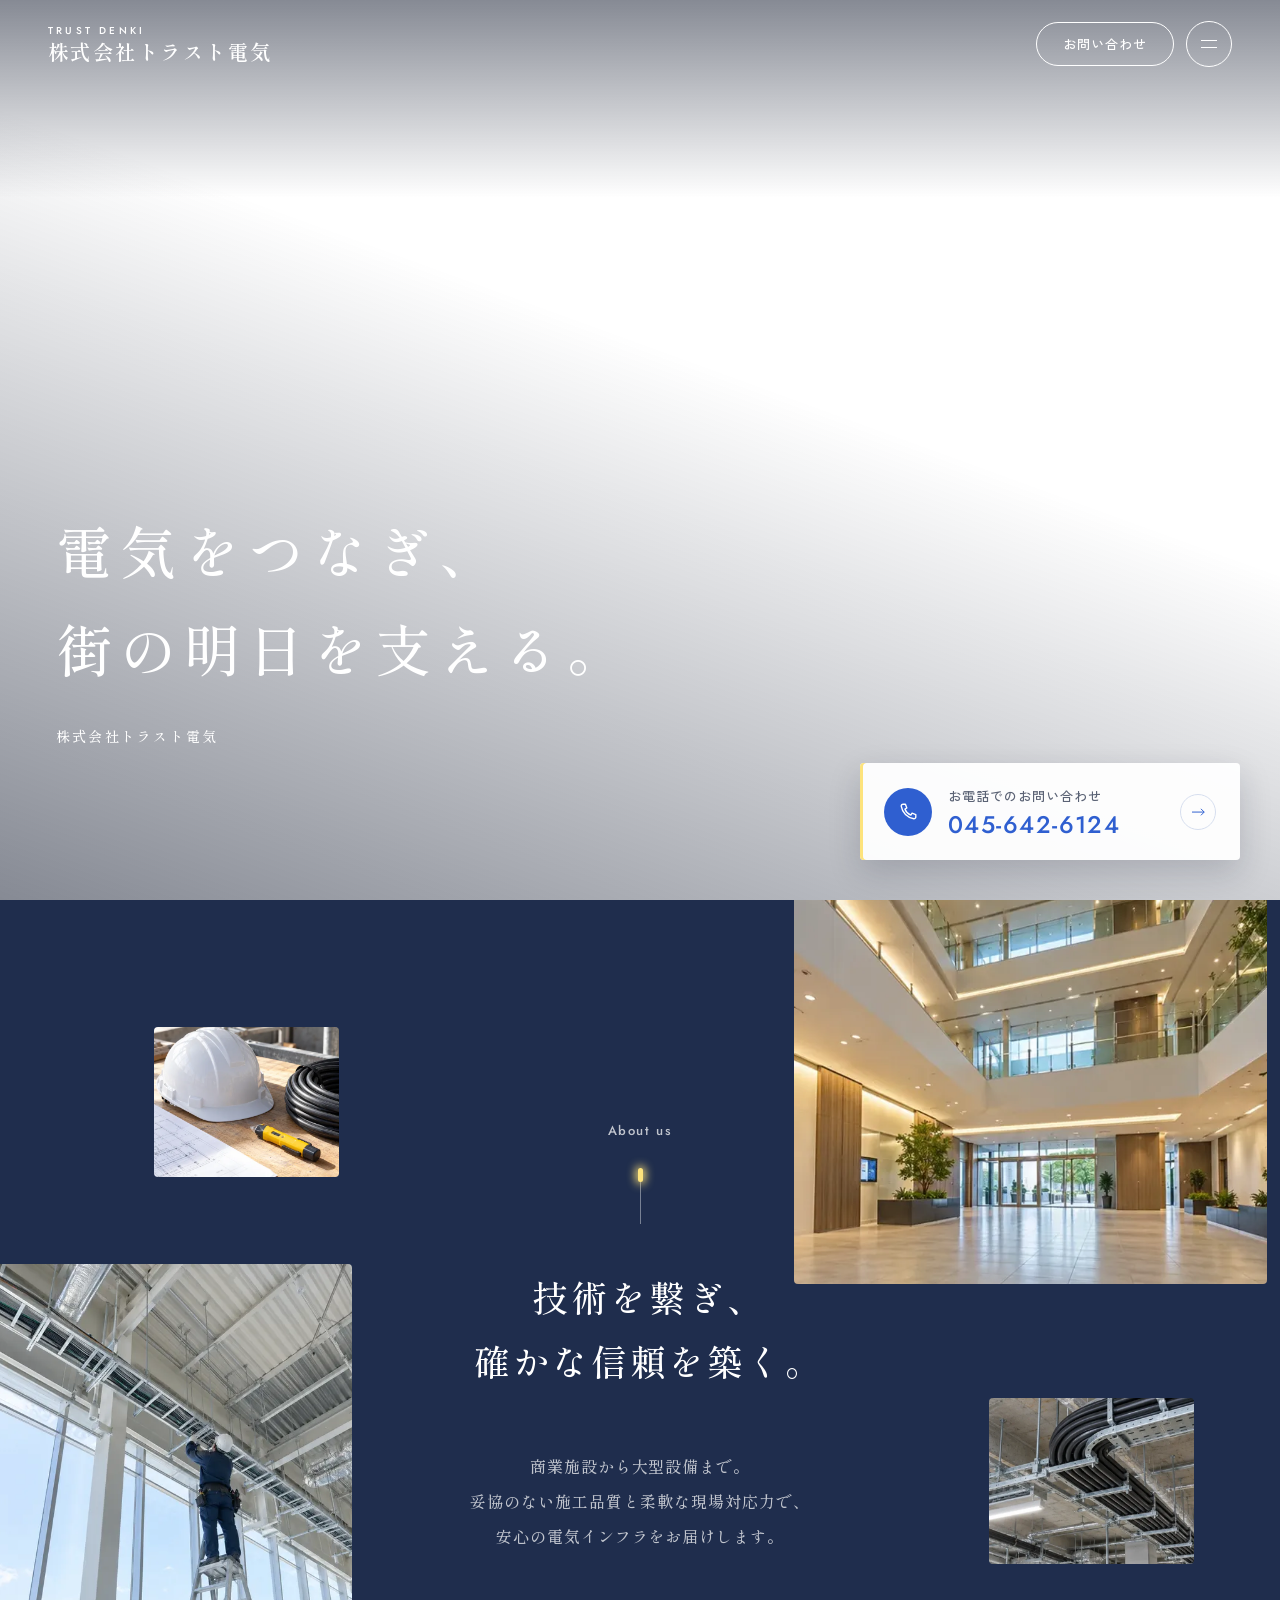
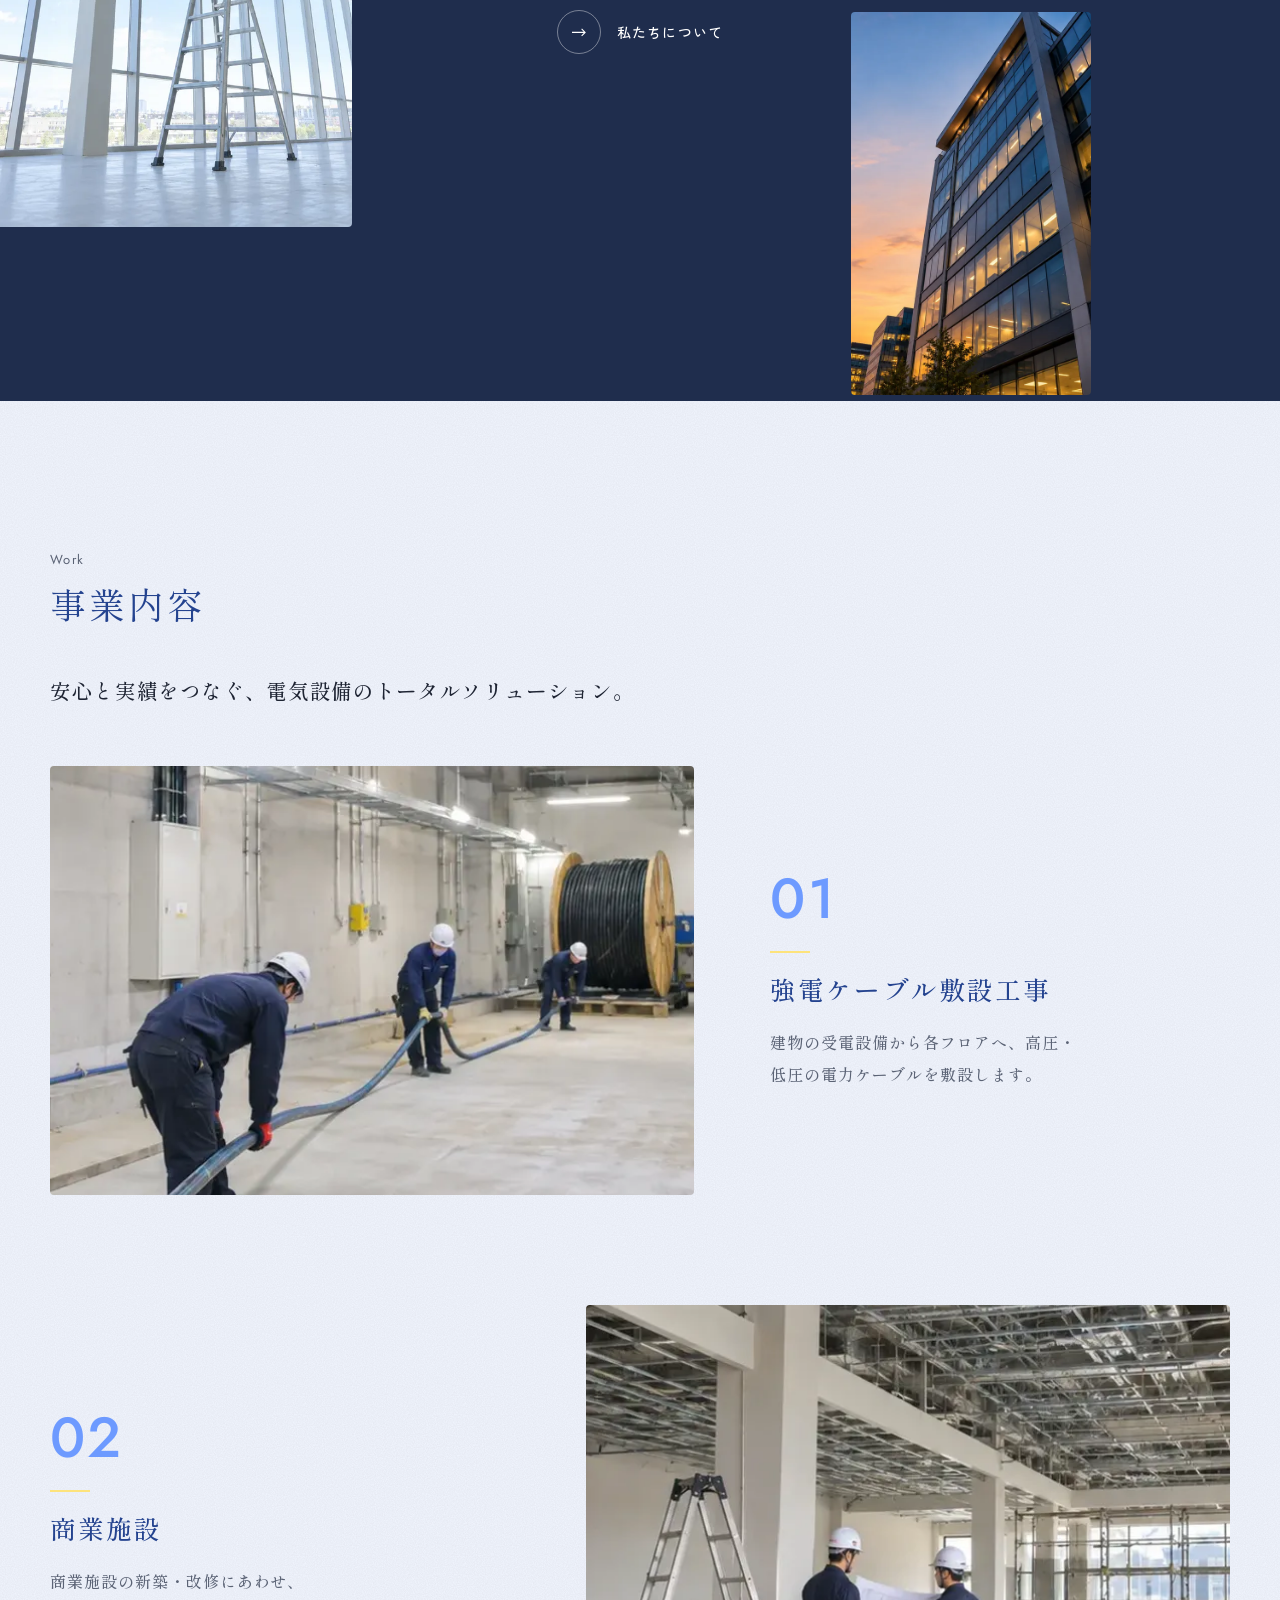
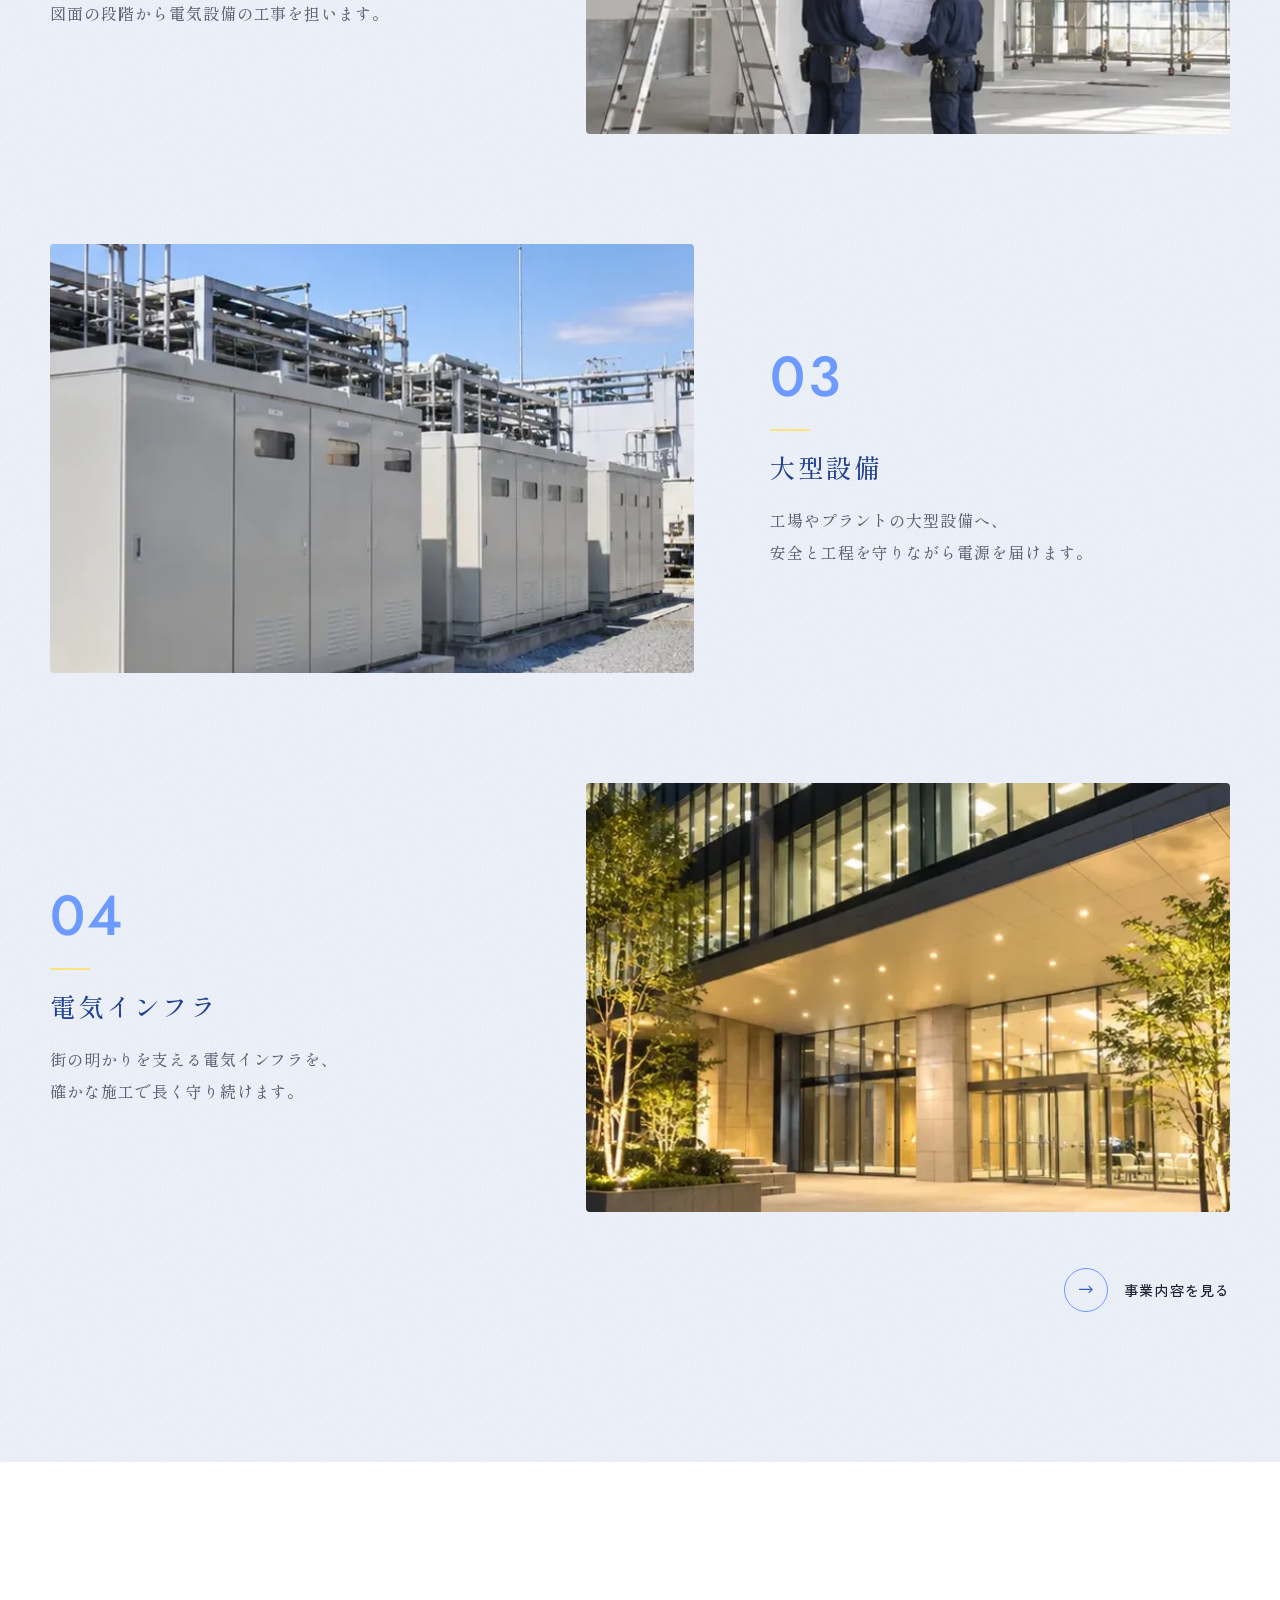
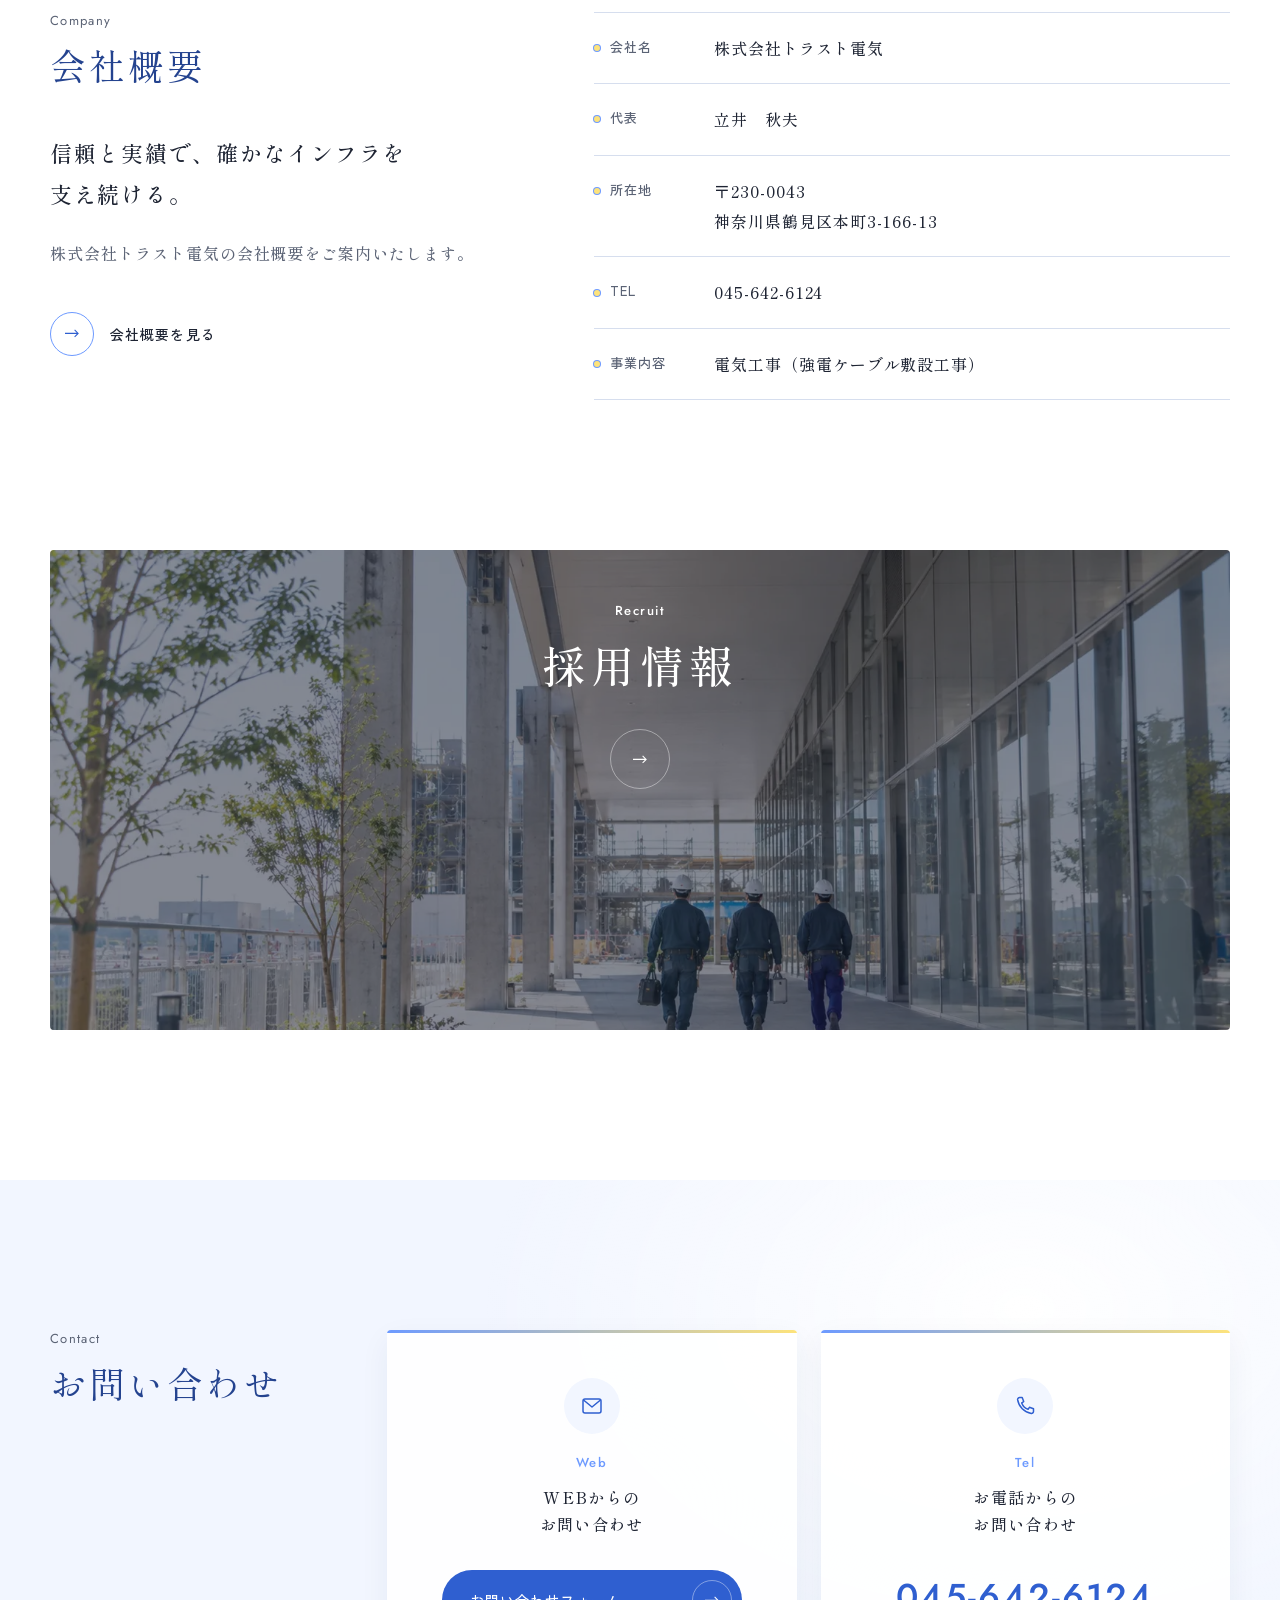
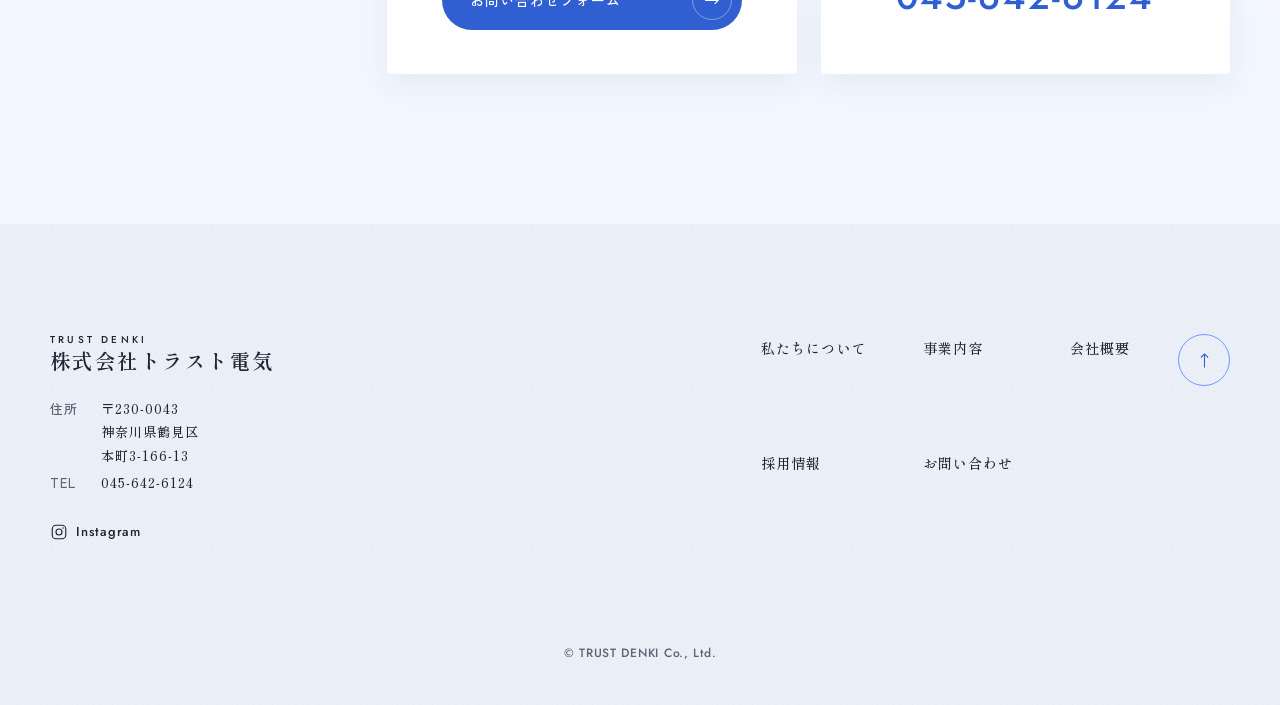
==== index.html @ acc3557a "ABOUT の写真を参考の大きさに・縦長2枚・PC の事業内容のボタンを右へ ?v=20261029b" ====
<!doctype html>
<html lang="ja">
<head>
<meta charset="utf-8">
<meta name="viewport" content="width=device-width, initial-scale=1">
<meta name="robots" content="noindex, nofollow">
<title>株式会社トラスト電気｜電気工事（強電ケーブル敷設工事）</title>
<meta name="description" content="商業施設から大型設備まで。妥協のない施工品質と柔軟な現場対応力で、安心の電気インフラをお届けします。">
<meta property="og:type" content="website">
<meta property="og:site_name" content="株式会社トラスト電気">
<meta property="og:title" content="株式会社トラスト電気｜電気工事（強電ケーブル敷設工事）">
<meta property="og:description" content="商業施設から大型設備まで。妥協のない施工品質と柔軟な現場対応力で、安心の電気インフラをお届けします。">
<meta property="og:url" content="https://v1.trust-hp.pages.dev/">
<meta property="og:image" content="https://v1.trust-hp.pages.dev/assets/ogp.jpg?v=20261029b">
<meta property="og:image:width" content="1200">
<meta property="og:image:height" content="630">
<meta name="twitter:card" content="summary_large_image">
<meta name="twitter:image" content="https://v1.trust-hp.pages.dev/assets/ogp.jpg?v=20261029b">
<link rel="preconnect" href="https://fonts.googleapis.com">
<link rel="preconnect" href="https://fonts.gstatic.com" crossorigin>
<link href="https://fonts.googleapis.com/css2?family=Jost:wght@400;500&family=Shippori+Mincho:wght@400;500;600&family=Zen+Kaku+Gothic+New:wght@400;500&display=swap" rel="stylesheet">
<link rel="stylesheet" href="tokens.css?v=20261029b">
<link rel="stylesheet" href="base.css?v=20261029b">
<link rel="stylesheet" href="style.css?v=20261029b">
</head>
<body>

<div class="loader" aria-hidden="true"></div>

<header class="header">
  <a class="logo" href="./" aria-label="株式会社トラスト電気 トップへ">
    <span class="logo__en" aria-hidden="true">TRUST DENKI</span>
    <span class="logo__ja">株式会社トラスト電気</span>
  </a>
  <div class="header__acts">
    <a class="pill" href="#contact">お問い合わせ</a>
    <button class="menu-btn" type="button" aria-expanded="false" aria-controls="drawer" aria-label="メニューを開く"><span></span><span></span></button>
  </div>
</header>

<div class="drawer" id="drawer">
  <ul class="drawer__list">
    <li style="--i:0"><a href="#about"><span class="drawer__ja">私たちについて</span><span class="drawer__en" aria-hidden="true">About us</span></a></li>
    <li style="--i:1"><a href="#work"><span class="drawer__ja">事業内容</span><span class="drawer__en" aria-hidden="true">Work</span></a></li>
    <li style="--i:2"><a href="#company"><span class="drawer__ja">会社概要</span><span class="drawer__en" aria-hidden="true">Company</span></a></li>
    <li style="--i:3"><a href="https://trust-denki-ltd.com/recruit"><span class="drawer__ja">採用情報</span><span class="drawer__en" aria-hidden="true">Recruit</span></a></li>
    <li style="--i:4"><a href="#contact"><span class="drawer__ja">お問い合わせ</span><span class="drawer__en" aria-hidden="true">Contact</span></a></li>
  </ul>
  <a class="drawer__tel" href="tel:0456426124" style="--i:5"><span class="drawer__tel-label">お電話でのお問い合わせ</span><span class="drawer__tel-num">045-642-6124</span></a>
</div>

<main>

    <section class="fv" aria-label="トップ">
    <div class="fv__photo">
      <img src="assets/fv.webp?v=20261029b" alt="" width="1536" height="1024" fetchpriority="high">
      <img src="assets/fv_02.webp?v=20261029b" alt="" width="1536" height="1024">
      <img src="assets/fv_03.webp?v=20261029b" alt="" width="1536" height="1024">
    </div>
    <div class="fv__body">
      <h1 class="fv__catch" data-todo="FV のキャッチは仮（シートが空欄）"><span class="nb">電気をつなぎ、</span><br><span class="nb">街の明日を支える。</span></h1>
      <p class="fv__name">株式会社トラスト電気</p>
    </div>
    <a class="fv__card" href="tel:0456426124">
      <span class="fv__card-icon" aria-hidden="true"><svg viewBox="0 0 24 24" fill="none" stroke="currentColor" stroke-width="1.5" stroke-linejoin="round"><path d="M6.6 3.5h2.6l1.5 4.1-2 1.3a11 11 0 0 0 6.4 6.4l1.3-2 4.1 1.5v2.6a2 2 0 0 1-2.2 2A16.5 16.5 0 0 1 4.6 5.7a2 2 0 0 1 2-2.2Z"/></svg></span>
      <span class="fv__card-txt">
        <span class="fv__card-label">お電話でのお問い合わせ</span>
        <span class="fv__card-num">045-642-6124</span>
      </span>
      <span class="fv__card-arw" aria-hidden="true"><svg viewBox="0 0 16 10" fill="none" stroke="currentColor" stroke-width="1.2"><path d="M0 5h15M11 1l4 4-4 4"/></svg></span>
    </a>
  </section>

    <section class="about" id="about" aria-labelledby="about-ttl">
    <figure class="about__ph about__ph--1 rv"><img src="assets/about_mall.webp?v=20261029b" alt="" width="640" height="640" loading="lazy"></figure>
    <figure class="about__ph about__ph--2 rv"><img src="assets/about_tools.webp?v=20261029b" alt="" width="640" height="640" loading="lazy"></figure>
    <figure class="about__ph about__ph--3 rv"><img src="assets/about_ladder.webp?v=20261029b" alt="" width="600" height="900" loading="lazy"></figure>
    <figure class="about__ph about__ph--4 rv"><img src="assets/about_cable.webp?v=20261029b" alt="" width="640" height="640" loading="lazy"></figure>
    <figure class="about__ph about__ph--5 rv"><img src="assets/about_tower.webp?v=20261029b" alt="" width="600" height="900" loading="lazy"></figure>
    <div class="about__body">
      <p class="about__en rv" aria-hidden="true">About us</p>
      <span class="about__line rv" aria-hidden="true"></span>
      <h2 class="about__ttl rv" id="about-ttl"><span class="nb">技術を繋ぎ、</span><span class="nb">確かな信頼を築く。</span></h2>
      <p class="about__txt rv"><span class="nb">商業施設から</span><wbr><span class="nb">大型設備まで。</span><br><span class="nb">妥協のない</span><wbr><span class="nb">施工品質と</span><wbr><span class="nb">柔軟な</span><wbr><span class="nb">現場対応力で、</span><br><span class="nb">安心の</span><wbr><span class="nb">電気インフラを</span><wbr><span class="nb">お届けします。</span></p>
      <a class="more more--w rv" href="#" data-todo="下層：私たちについて"><span class="more__arw" aria-hidden="true"><svg viewBox="0 0 16 10" fill="none" stroke="currentColor" stroke-width="1.2"><path d="M0 5h15M11 1l4 4-4 4"/></svg></span>私たちについて</a>
    </div>
  </section>

    <section class="work sec paper" id="work" aria-labelledby="work-ttl">
    <div class="wrap">
      <div class="ttl rv">
        <p class="ttl__en" aria-hidden="true">Work</p>
        <h2 class="ttl__ja" id="work-ttl">事業内容</h2>
      </div>
      <p class="work__lead rv"><span class="nb">安心と実績をつなぐ、</span><wbr><span class="nb">電気設備の</span><wbr><span class="nb">トータルソリューション。</span></p>
      <ol class="work__list" data-todo="項目の題と説明文は仮（シートの語から）">
      <li class="zrow">
        <figure class="zrow__ph rv"><img src="assets/work_cable.webp?v=20261029b" alt="" width="640" height="640" loading="lazy"></figure>
        <div class="zrow__body rv">
          <p class="zrow__no" aria-hidden="true">01</p>
          <h3 class="zrow__ttl">強電ケーブル敷設工事</h3>
          <p class="zrow__txt">建物の受電設備から各フロアへ、高圧・低圧の電力ケーブルを敷設します。</p>
        </div>
      </li>
      <li class="zrow">
        <figure class="zrow__ph rv"><img src="assets/work_team.webp?v=20261029b" alt="" width="640" height="640" loading="lazy"></figure>
        <div class="zrow__body rv">
          <p class="zrow__no" aria-hidden="true">02</p>
          <h3 class="zrow__ttl">商業施設</h3>
          <p class="zrow__txt">商業施設の新築・改修にあわせ、図面の段階から電気設備の工事を担います。</p>
        </div>
      </li>
      <li class="zrow">
        <figure class="zrow__ph rv"><img src="assets/work_plant.webp?v=20261029b" alt="" width="640" height="640" loading="lazy"></figure>
        <div class="zrow__body rv">
          <p class="zrow__no" aria-hidden="true">03</p>
          <h3 class="zrow__ttl">大型設備</h3>
          <p class="zrow__txt">工場やプラントの大型設備へ、安全と工程を守りながら電源を届けます。</p>
        </div>
      </li>
      <li class="zrow">
        <figure class="zrow__ph rv"><img src="assets/work_night.webp?v=20261029b" alt="" width="640" height="640" loading="lazy"></figure>
        <div class="zrow__body rv">
          <p class="zrow__no" aria-hidden="true">04</p>
          <h3 class="zrow__ttl">電気インフラ</h3>
          <p class="zrow__txt">街の明かりを支える電気インフラを、確かな施工で長く守り続けます。</p>
        </div>
      </li>
      </ol>
      <div class="work__foot rv">
        <a class="more" href="#" data-todo="下層：事業内容"><span class="more__arw" aria-hidden="true"><svg viewBox="0 0 16 10" fill="none" stroke="currentColor" stroke-width="1.2"><path d="M0 5h15M11 1l4 4-4 4"/></svg></span>事業内容を見る</a>
      </div>
    </div>
  </section>

    <section class="company sec" id="company" aria-labelledby="company-ttl">
    <div class="wrap company__in">
      <div class="company__intro">
        <div class="ttl rv">
          <p class="ttl__en" aria-hidden="true">Company</p>
          <h2 class="ttl__ja" id="company-ttl">会社概要</h2>
        </div>
        <div class="txt rv">
          <p class="company__lead"><span class="nb">信頼と実績で、</span><wbr><span class="nb">確かなインフラを</span><wbr><span class="nb">支え続ける。</span><br><span class="company__sub"><span class="nb">株式会社トラスト電気の</span><wbr><span class="nb">会社概要を</span><wbr><span class="nb">ご案内いたします。</span></span></p>
        </div>
        <a class="more rv" href="#" data-todo="下層：会社概要"><span class="more__arw" aria-hidden="true"><svg viewBox="0 0 16 10" fill="none" stroke="currentColor" stroke-width="1.2"><path d="M0 5h15M11 1l4 4-4 4"/></svg></span>会社概要を見る</a>
      </div>
      <dl class="info rv">
        <div class="info__row"><dt>会社名</dt><dd>株式会社トラスト電気</dd></div>
        <div class="info__row"><dt>代表</dt><dd>立井　秋夫</dd></div>
        <div class="info__row"><dt>所在地</dt><dd><span class="nb">〒230-0043</span><br><span class="nb">神奈川県鶴見区</span><wbr><span class="nb">本町3-166-13</span></dd></div>
        <div class="info__row"><dt>TEL</dt><dd><a class="nb" href="tel:0456426124">045-642-6124</a></dd></div>
        <div class="info__row"><dt>事業内容</dt><dd>電気工事（強電ケーブル敷設工事）</dd></div>
      </dl>
    </div>
  </section>

    <section class="recruit" id="recruit" aria-labelledby="recruit-ttl">
    <a class="wrap tile rv" href="https://trust-denki-ltd.com/recruit">
      <img class="tile__ph" src="assets/recruit.webp?v=20261029b" alt="" width="1600" height="900" loading="lazy">
      <span class="tile__body">
        <span class="tile__en" aria-hidden="true">Recruit</span>
        <span class="tile__ja" id="recruit-ttl">採用情報</span>
        <span class="more__arw" aria-hidden="true"><svg viewBox="0 0 16 10" fill="none" stroke="currentColor" stroke-width="1.2"><path d="M0 5h15M11 1l4 4-4 4"/></svg></span>
      </span>
    </a>
  </section>

    <section class="contact sec" id="contact" aria-labelledby="contact-ttl">
    <div class="wrap contact__in">
      <div class="ttl rv">
        <p class="ttl__en" aria-hidden="true">Contact</p>
        <h2 class="ttl__ja" id="contact-ttl">お問い合わせ</h2>
      </div>
      <div class="contact__boxes">
        <div class="box rv">
          <span class="box__icon" aria-hidden="true"><svg viewBox="0 0 24 24" fill="none" stroke="currentColor" stroke-width="1.5" stroke-linejoin="round"><rect x="3" y="5" width="18" height="14" rx="2"/><path d="m3.5 6 8.5 7 8.5-7"/></svg></span>
          <p class="box__en" aria-hidden="true">Web</p>
          <p class="box__label">WEBからの<br>お問い合わせ</p>
          <a class="cta" href="#" data-todo="下層：お問い合わせ"><span>お問い合わせフォーム</span><span class="cta__arw" aria-hidden="true"><svg viewBox="0 0 16 10" fill="none" stroke="currentColor" stroke-width="1.2"><path d="M0 5h15M11 1l4 4-4 4"/></svg></span></a>
        </div>
        <div class="box rv">
          <span class="box__icon" aria-hidden="true"><svg viewBox="0 0 24 24" fill="none" stroke="currentColor" stroke-width="1.5" stroke-linejoin="round"><path d="M6.6 3.5h2.6l1.5 4.1-2 1.3a11 11 0 0 0 6.4 6.4l1.3-2 4.1 1.5v2.6a2 2 0 0 1-2.2 2A16.5 16.5 0 0 1 4.6 5.7a2 2 0 0 1 2-2.2Z"/></svg></span>
          <p class="box__en" aria-hidden="true">Tel</p>
          <p class="box__label">お電話からの<br>お問い合わせ</p>
          <a class="box__tel nb" href="tel:0456426124">045-642-6124</a>
        </div>
      </div>
    </div>
  </section>

</main>

<footer class="footer paper">
  <div class="wrap footer__in">
    <div class="footer__co">
      <a class="logo footer__logo" href="./" aria-label="株式会社トラスト電気 トップへ">
        <span class="logo__en" aria-hidden="true">TRUST DENKI</span>
        <span class="logo__ja">株式会社トラスト電気</span>
      </a>
      <dl class="footer__info">
        <div><dt>住所</dt><dd><span class="nb">〒230-0043</span><br><span class="nb">神奈川県鶴見区</span><wbr><span class="nb">本町3-166-13</span></dd></div>
        <div><dt>TEL</dt><dd><a class="nb" href="tel:0456426124">045-642-6124</a></dd></div>
      </dl>
      <a class="footer__sns" href="#" data-todo="Instagram の URL（シートに記載なし）" target="_blank" rel="noopener"><svg viewBox="0 0 24 24" fill="none" stroke="currentColor" stroke-width="1.5" aria-hidden="true"><rect x="3" y="3" width="18" height="18" rx="5"/><circle cx="12" cy="12" r="4"/><circle cx="17.5" cy="6.5" r="1" fill="currentColor" stroke="none"/></svg><span>Instagram</span></a>
    </div>
    <ul class="footer__nav">
      <li><a href="#about">私たちについて</a></li>
      <li><a href="#work">事業内容</a></li>
      <li><a href="#company">会社概要</a></li>
      <li><a href="https://trust-denki-ltd.com/recruit">採用情報</a></li>
      <li><a href="#contact">お問い合わせ</a></li>
    </ul>
    <a class="footer__top circle-btn" href="#" aria-label="ページの先頭へ"><svg viewBox="0 0 10 16" fill="none" stroke="currentColor" stroke-width="1.2" aria-hidden="true"><path d="M5 16V1M1 5l4-4 4 4"/></svg></a>
  </div>
  <p class="footer__copy" aria-hidden="true">© TRUST DENKI Co., Ltd.</p>
</footer>

<script src="site.js?v=20261029b"></script>
</body>
</html>
---- tokens.css ----
:root {
  
  --c-base: #ffffff;
  --c-sub: #6d9aff;
  --c-sub-deep: #2f5fd0;
  --c-accent: #fde37c;
  --c-navy: #1f2d4d;
  --c-navy-soft: rgba(255, 255, 255, 0.72);
  --c-navy-line: rgba(255, 255, 255, 0.4);
  --c-pale: #f2f6ff;
  --c-head: #24438f;
  --c-ink: #1e2433;
  --c-ink-soft: #5b6375;
  --c-line: #d6deee;
  --c-on-photo: #ffffff;
  --c-shade: rgba(14, 22, 42, 0.5);
  --c-shade-0: rgba(14, 22, 42, 0);
  --c-card: rgba(255, 255, 255, 0.94);
  --c-base-0: rgba(255, 255, 255, 0);

  
  --ff-body: "Shippori Mincho", "Hiragino Mincho ProN", "Yu Mincho", serif;
  --ff-ui: "Zen Kaku Gothic New", "Hiragino Sans", "Hiragino Kaku Gothic ProN", sans-serif;
  --ff-en: "Jost", "Futura", "Helvetica Neue", sans-serif;

  
  --fs-body: 15px;
  --fw-body: 500;
  --lh-body: 2;
  --ls-body: 0.06em;
  --fs-small: 13px;
  --fs-label: 13px;
  --fs-ui: 14px;
  --fs-catch: clamp(30px, 4.4vw, 64px);
  --lh-catch: 1.75;
  --fs-big: clamp(23px, 2.8vw, 40px);
  --lh-big: 1.8;
  --fs-head: clamp(26px, 2.8vw, 36px);
  --lh-head: 1.5;
  --ls-head: 0.08em;

  
  --sp-1: 8px;
  --sp-p: 20px;
  --sp-b: 32px;
  --sp-g: 44px;
  --sp-s: 72px;
  --sec-y: 96px;
  --gutter: 20px;
  --wrap: 1180px;
  --radius: 4px;

  
  --header-h: 64px;
  --circle: 40px;

  
  --ease: cubic-bezier(0.22, 1, 0.36, 1);
  --dur-rv: 0.9s;
}
@media (min-width: 960px) {
  :root {
    --fs-body: 16px;
    --sp-p: 24px;
    --sp-b: 40px;
    --sp-g: 56px;
    --sp-s: 110px;
    --sec-y: 150px;
    --gutter: 48px;
    --header-h: 88px;
    --circle: 44px;
  }
}
---- base.css ----
*, *::before, *::after { box-sizing: border-box; }
html { -webkit-text-size-adjust: 100%; scroll-padding-top: var(--header-h); }
body {
  margin: 0;
  background: var(--c-base);
  color: var(--c-ink);
  font-family: var(--ff-body);
  font-size: var(--fs-body);
  font-weight: var(--fw-body);
  line-height: var(--lh-body);
  letter-spacing: var(--ls-body);
  line-break: strict;
  word-break: keep-all;
  overflow-wrap: anywhere;
  overflow-x: clip;
}
img, svg { display: block; max-width: 100%; height: auto; }
a { color: inherit; text-decoration: none; }
ul, ol, dl, dd, figure { margin: 0; padding: 0; list-style: none; }
h1, h2, h3, p { margin: 0; font-weight: inherit; }
.nb { white-space: nowrap; }
.vh { position: absolute; width: 1px; height: 1px; overflow: hidden; clip-path: inset(50%); white-space: nowrap; }

.wrap { width: min(100% - var(--gutter) * 2, var(--wrap)); margin-inline: auto; }
.sec { position: relative; padding-block: var(--sec-y); }
.txt { display: grid; gap: var(--sp-p); }

.paper { background-color: var(--c-pale); background-image: url("data:image/svg+xml;utf8,<svg xmlns='http://www.w3.org/2000/svg' width='160' height='160'><filter id='n'><feTurbulence type='fractalNoise' baseFrequency='0.9' numOctaves='2' stitchTiles='stitch'/><feColorMatrix values='0 0 0 0 0  0 0 0 0 0  0 0 0 0 0  0 0 0 0.06 0'/></filter><rect width='100%' height='100%' filter='url(%23n)'/></svg>"); }

.ttl { display: grid; gap: var(--sp-1); }
.ttl__en { font-family: var(--ff-en); font-size: var(--fs-label); font-weight: 400; letter-spacing: 0.1em; line-height: 1.4; color: var(--c-ink-soft); }
.ttl__ja { font-size: var(--fs-head); font-weight: 400; line-height: var(--lh-head); letter-spacing: var(--ls-head); color: var(--c-head); }

.more {
  display: inline-flex;
  align-items: center;
  gap: 16px;
  font-family: var(--ff-ui);
  font-size: var(--fs-ui);
  letter-spacing: 0.08em;
}
.more__arw {
  display: grid;
  place-items: center;
  width: var(--circle);
  aspect-ratio: 1;
  border: 1px solid var(--c-sub);
  border-radius: 50%;
  color: var(--c-sub-deep);
  transition: background-color 0.35s var(--ease), color 0.35s var(--ease);
}
.more__arw svg { width: 14px; }
.more--w .more__arw { border-color: var(--c-navy-line); color: var(--c-base); }
@media (hover: hover) {
  .more:hover .more__arw { background: var(--c-sub-deep); border-color: var(--c-sub-deep); color: var(--c-base); }
  .more--w:hover .more__arw { background: var(--c-accent); border-color: var(--c-accent); color: var(--c-navy); }
}

.header {
  position: fixed;
  inset: 0 0 auto;
  z-index: 50;
  height: var(--header-h);
  display: flex;
  align-items: center;
  justify-content: space-between;
  padding-inline: var(--gutter);
  color: var(--c-on-photo);
  transition: background-color 0.4s var(--ease), color 0.4s var(--ease), box-shadow 0.4s var(--ease);
}
.header.is-scrolled { background: var(--c-card); color: var(--c-ink); box-shadow: 0 1px 0 var(--c-line); }
.logo { display: grid; gap: 2px; line-height: 1.2; }
.logo__en { font-family: var(--ff-en); font-size: 10px; letter-spacing: 0.32em; }
.logo__ja { font-size: clamp(17px, 1.6vw, 22px); font-weight: 600; letter-spacing: 0.12em; }
.header__acts { display: flex; align-items: center; gap: 12px; }
.pill {
  display: none;
  place-items: center;
  min-height: 44px;
  padding-inline: 26px;
  border: 1px solid currentColor;
  border-radius: 999px;
  font-family: var(--ff-ui);
  font-size: var(--fs-small);
  letter-spacing: 0.08em;
  transition: background-color 0.35s var(--ease), color 0.35s var(--ease);
}
.menu-btn {
  display: grid;
  place-content: center;
  gap: 6px;
  width: 46px;
  aspect-ratio: 1;
  border: 1px solid currentColor;
  border-radius: 50%;
  background: none;
  color: inherit;
  cursor: pointer;
  position: relative;
  z-index: 2;
}
.menu-btn span { display: block; width: 16px; height: 1px; background: currentColor; transition: transform 0.4s var(--ease); }
.menu-btn[aria-expanded="true"] span:first-child { transform: translateY(3.5px) rotate(45deg); }
.menu-btn[aria-expanded="true"] span:last-child { transform: translateY(-3.5px) rotate(-45deg); }
html.is-locked .header { color: var(--c-base); background: none; box-shadow: none; }
@media (min-width: 960px) {
  .pill { display: inline-grid; }
}
@media (hover: hover) {
  .pill:hover { background: var(--c-base); color: var(--c-navy); border-color: var(--c-base); }
  .header.is-scrolled .pill:hover { background: var(--c-sub-deep); color: var(--c-base); border-color: var(--c-sub-deep); }
}

.drawer {
  position: fixed;
  inset: 0;
  z-index: 40;
  display: grid;
  align-content: center;
  gap: var(--sp-g);
  padding: var(--header-h) var(--gutter) var(--sp-g);
  overflow: hidden auto;
  background: var(--c-navy);
  color: var(--c-base);
  clip-path: inset(0 0 100% 0);
  visibility: hidden;
  transition: clip-path 0.6s cubic-bezier(0.7, 0, 0.3, 1), visibility 0s 0.6s;
}
.drawer.is-open { clip-path: inset(0); visibility: visible; transition: clip-path 0.7s cubic-bezier(0.7, 0, 0.3, 1); }
.drawer__list { display: grid; gap: var(--sp-p); width: min(100%, 520px); margin-inline: auto; }
.drawer__list a { display: flex; align-items: baseline; justify-content: space-between; gap: 16px; padding-bottom: 12px; border-bottom: 1px solid var(--c-navy-line); }
.drawer__ja { font-size: 20px; letter-spacing: 0.12em; }
.drawer__en { font-family: var(--ff-en); font-size: var(--fs-small); letter-spacing: 0.1em; color: var(--c-navy-soft); }
.drawer__tel { display: grid; gap: 2px; width: min(100%, 520px); margin-inline: auto; }
.drawer__tel-label { font-family: var(--ff-ui); font-size: var(--fs-small); color: var(--c-navy-soft); }
.drawer__tel-num { font-family: var(--ff-en); font-size: 28px; letter-spacing: 0.06em; }
.drawer li, .drawer__tel { opacity: 0; }
.drawer.is-open li, .drawer.is-open .drawer__tel { animation: drawer-in 0.7s var(--ease) calc(0.25s + var(--i) * 0.06s) both; }
@keyframes drawer-in { from { opacity: 0; transform: translateY(20px); } to { opacity: 1; transform: none; } }
html.is-locked { overflow: hidden; }

.rv { opacity: 0; transform: translateY(24px); transition: opacity var(--dur-rv) var(--ease), transform var(--dur-rv) var(--ease); }
.rv.is-on { opacity: 1; transform: none; transition-delay: var(--rv-delay, 0s); }

@media (prefers-reduced-motion: reduce) {
  *, *::before, *::after { animation-duration: 0.01ms !important; animation-iteration-count: 1 !important; transition-duration: 0.01ms !important; }
}
---- style.css ----
.loader { position: fixed; inset: 0; z-index: 60; background: var(--c-navy); pointer-events: none; animation: loader-out 0.9s var(--ease) 0.5s both; }
@keyframes loader-out { to { opacity: 0; visibility: hidden; } }

.fv { position: relative; height: 100svh; min-height: 560px; overflow: hidden; color: var(--c-on-photo); }
.fv__photo { position: absolute; inset: 0; }
.fv__photo img { position: absolute; inset: 0; width: 100%; height: 100%; object-fit: cover; object-position: 74% 50%; opacity: 0; animation: fv-slide 18s linear infinite both; }
.fv__photo img:nth-child(1) { animation-delay: 0.5s; }
.fv__photo img:nth-child(2) { animation-delay: 6.5s; }
.fv__photo img:nth-child(3) { animation-delay: 12.5s; }
@keyframes fv-slide {
  0% { opacity: 0; transform: scale(1.08); }
  8% { opacity: 1; }
  33% { opacity: 1; }
  42% { opacity: 0; transform: scale(1); }
  100% { opacity: 0; transform: scale(1); }
}

.fv__photo::after { content: ""; position: absolute; inset: 0; background: linear-gradient(180deg, var(--c-shade) 0%, var(--c-shade-0) 22%), linear-gradient(20deg, var(--c-shade) 0%, var(--c-shade-0) 58%); }
.fv__body {
  position: absolute;
  left: var(--gutter);
  right: var(--gutter);
  bottom: calc(var(--sp-s) + 96px);
  display: grid;
  gap: var(--sp-p);
}
.fv__catch { font-size: var(--fs-catch); font-weight: 500; line-height: var(--lh-catch); letter-spacing: 0.14em; }

.fv__catch .nb { animation: fv-soft 2.4s ease-out both; }
.fv__catch .nb:nth-of-type(1) { animation-delay: 1.3s; }
.fv__catch .nb:nth-of-type(2) { animation-delay: 1.9s; }
.fv__name { font-size: var(--fs-ui); letter-spacing: 0.16em; animation: fv-soft 2.4s ease-out 2.6s both; }
@keyframes fv-soft { from { opacity: 0; filter: blur(6px); } to { opacity: 1; filter: none; } }
@keyframes fv-in { from { opacity: 0; transform: translateY(16px); } to { opacity: 1; transform: none; } }

.fv__card {
  position: absolute;
  right: var(--gutter);
  bottom: var(--gutter);
  left: var(--gutter);
  display: grid;
  grid-template-columns: auto 1fr auto;
  align-items: center;
  gap: 16px;
  padding: 16px 18px;
  border-radius: var(--radius);
  background: var(--c-card);
  box-shadow: inset 3px 0 0 var(--c-accent), 0 12px 32px rgba(14, 22, 42, 0.18);
  color: var(--c-ink);
  animation: fv-in 1.2s var(--ease) 3s both;
}
.fv__card-icon { display: grid; place-items: center; width: 48px; aspect-ratio: 1; border-radius: 50%; background: var(--c-sub-deep); color: var(--c-base); }
.fv__card-icon svg { width: 22px; }
.fv__card-txt { display: grid; gap: 2px; }
.fv__card-label { font-family: var(--ff-ui); font-size: var(--fs-small); letter-spacing: 0.08em; color: var(--c-ink-soft); }
.fv__card-num { font-family: var(--ff-en); font-size: 24px; line-height: 1.2; letter-spacing: 0.06em; color: var(--c-sub-deep); }
.fv__card-arw { display: grid; place-items: center; width: 36px; aspect-ratio: 1; border: 1px solid var(--c-line); border-radius: 50%; color: var(--c-sub-deep); transition: background-color 0.35s var(--ease), color 0.35s var(--ease); }
.fv__card-arw svg { width: 13px; }
@media (hover: hover) { .fv__card:hover .fv__card-arw { background: var(--c-sub-deep); border-color: var(--c-sub-deep); color: var(--c-base); } }
@media (min-width: 960px) {
  .fv__photo img { object-position: 60% 50%; }
  .fv__body { left: calc(var(--gutter) + 8px); bottom: calc(var(--sp-s) + 40px); }
  .fv__card { left: auto; width: 380px; bottom: var(--sp-b); right: var(--sp-b); padding: 20px 24px; }
}
@media (prefers-reduced-motion: reduce) {
  .fv__photo img { animation: none; }
  .fv__photo img:first-child { opacity: 1; }
}

.about { position: relative; overflow: hidden; background: var(--c-navy); color: var(--c-base); padding-block: 104vw 132vw; }
.about__ph { position: absolute; margin: 0; }
.about__ph img { width: 100%; height: 100%; object-fit: cover; border-radius: var(--radius); }
.about__ph--1 { right: 0; top: 0; width: 64%; aspect-ratio: 5 / 4; }
.about__ph--1 img { border-radius: 0 0 0 var(--radius); }
.about__ph--2 { left: 0; top: 60vw; width: 38%; aspect-ratio: 5 / 4; }
.about__ph--2 img { border-radius: 0 var(--radius) var(--radius) 0; }
.about__ph--3 { right: 4%; bottom: 8vw; width: 48%; aspect-ratio: 5 / 8; }
.about__ph--4 { left: 0; bottom: 62vw; width: 42%; aspect-ratio: 5 / 4; }
.about__ph--4 img { border-radius: 0 var(--radius) var(--radius) 0; }
.about__ph--5 { left: 8%; bottom: 8vw; width: 28%; aspect-ratio: 5 / 8; }
.about__body { position: relative; display: grid; justify-items: center; text-align: center; width: min(100% - var(--gutter) * 2, 640px); margin-inline: auto; }
.about__en { font-family: var(--ff-en); font-size: var(--fs-label); letter-spacing: 0.12em; color: var(--c-navy-soft); }

.about__line { position: relative; display: block; width: 1px; height: 56px; margin-block: var(--sp-p) var(--sp-b); background: var(--c-navy-line); overflow: visible; }
.about__line::after {
  content: "";
  position: absolute;
  left: -2px;
  top: 0;
  width: 5px;
  height: 14px;
  border-radius: 3px;
  background: var(--c-accent);
  box-shadow: 0 0 10px 2px var(--c-accent);
  animation: line-flow 2.4s cubic-bezier(0.6, 0, 0.4, 1) infinite;
}
@keyframes line-flow { 0% { transform: translateY(-14px); opacity: 0; } 15% { opacity: 1; } 85% { opacity: 1; } 100% { transform: translateY(56px); opacity: 0; } }

.about__ttl { font-size: var(--fs-big); font-weight: 500; line-height: var(--lh-big); letter-spacing: 0.08em; padding-left: 0.5em; }
.about__ttl .nb { display: inline-block; }
.about__txt { margin-top: var(--sp-g); line-height: 2.2; color: var(--c-navy-soft); }
.about__body .more { margin-top: var(--sp-g); }
@media (min-width: 960px) {
  
  .about { min-height: 86vw; padding-block: 17vw 12vw; }
  .about__body { width: min(32vw, 560px); }
  .about__ph--1 { right: 1vw; top: 0; width: 37vw; aspect-ratio: 37 / 30; }
  .about__ph--1 img { border-radius: 0 0 var(--radius) var(--radius); }
  .about__ph--2 { left: 12vw; top: 9.9vw; width: 14.5vw; aspect-ratio: 37 / 30; }
  .about__ph--2 img { border-radius: var(--radius); }
  .about__ph--3 { left: 0; right: auto; top: 28.4vw; bottom: auto; width: 27.5vw; aspect-ratio: 5 / 8; }
  .about__ph--3 img { border-radius: 0 var(--radius) var(--radius) 0; }
  .about__ph--4 { left: 77.3vw; top: 38.9vw; bottom: auto; width: 16vw; aspect-ratio: 37 / 30; }
  .about__ph--4 img { border-radius: var(--radius); }
  .about__ph--5 { left: 66.5vw; top: 55.6vw; bottom: auto; width: 18.7vw; aspect-ratio: 5 / 8; }
  .about__ttl .nb { display: block; }
}

.circle-btn {
  display: grid;
  place-items: center;
  width: 52px;
  aspect-ratio: 1;
  padding: 0;
  border: 1px solid var(--c-sub);
  border-radius: 50%;
  background: none;
  color: var(--c-sub-deep);
  cursor: pointer;
  transition: background-color 0.35s var(--ease), color 0.35s var(--ease);
}
.circle-btn svg { width: 9px; }
@media (hover: hover) { .circle-btn:hover { background: var(--c-sub-deep); border-color: var(--c-sub-deep); color: var(--c-base); } }

.work__lead { margin-top: var(--sp-b); font-size: clamp(17px, 1.6vw, 21px); line-height: 1.9; letter-spacing: 0.08em; }
.work__list { display: grid; gap: var(--sp-s); margin-top: var(--sp-g); }
.zrow { display: grid; gap: var(--sp-p); }
.zrow__ph { margin: 0; aspect-ratio: 3 / 2; overflow: hidden; border-radius: var(--radius); }
.zrow__ph img { width: 100%; height: 100%; object-fit: cover; }
.zrow__body { display: grid; gap: var(--sp-1); align-content: center; }
.zrow__no { font-family: var(--ff-en); font-size: clamp(40px, 4.4vw, 64px); line-height: 1; letter-spacing: 0.04em; color: var(--c-sub); }
.zrow__no::after { content: ""; display: block; width: 40px; height: 2px; margin-block: var(--sp-p) var(--sp-1); background: var(--c-accent); }
.zrow__ttl { font-size: clamp(20px, 2vw, 26px); font-weight: 500; line-height: 1.6; letter-spacing: 0.08em; color: var(--c-head); }
.zrow__txt { margin-top: var(--sp-1); color: var(--c-ink-soft); }
.work__foot { display: flex; justify-content: center; margin-top: var(--sp-g); }
@media (min-width: 960px) {
  .zrow { grid-template-columns: 7fr 5fr; gap: clamp(40px, 6vw, 96px); align-items: center; }
  .zrow:nth-child(even) .zrow__ph { order: 2; }
  .zrow:nth-child(even) { grid-template-columns: 5fr 7fr; }
  .work__foot { justify-content: flex-end; }
}

.company__in { display: grid; gap: var(--sp-g); }
.company__intro { display: grid; gap: var(--sp-b); align-content: start; justify-items: start; }
.company__lead { font-size: clamp(18px, 1.7vw, 23px); line-height: 1.9; letter-spacing: 0.08em; }
.company__sub { display: inline-block; margin-top: var(--sp-p); font-size: var(--fs-body); color: var(--c-ink-soft); letter-spacing: var(--ls-body); }
.info { border-top: 1px solid var(--c-line); }
.info__row { display: grid; grid-template-columns: 6.5em 1fr; gap: 16px; padding-block: 20px; border-bottom: 1px solid var(--c-line); }
.info dt { position: relative; padding-left: 16px; font-family: var(--ff-ui); font-size: var(--fs-small); letter-spacing: 0.08em; color: var(--c-ink-soft); line-height: 2.2; }
.info dt::before { content: ""; position: absolute; left: 0; top: 0.95em; width: 6px; aspect-ratio: 1; border-radius: 50%; background: var(--c-accent); box-shadow: 0 0 0 1px var(--c-sub); }
.info dd { line-height: 1.9; }
@media (min-width: 960px) {
  .company__in { grid-template-columns: 5fr 7fr; gap: clamp(48px, 7vw, 120px); }
}

.recruit { padding-bottom: var(--sec-y); }

.tile { position: relative; display: grid; place-items: start center; padding-top: 72px; min-height: 480px; overflow: hidden; border-radius: var(--radius); color: var(--c-base); text-align: center; }
.tile__ph { position: absolute; inset: 0; width: 100%; height: 100%; object-fit: cover; transition: transform 1.2s var(--ease); }
.tile::after { content: ""; position: absolute; inset: 0; background: var(--c-shade); }
.tile__body { position: relative; z-index: 1; display: grid; justify-items: center; gap: var(--sp-1); }
.tile__en { font-family: var(--ff-en); font-size: var(--fs-label); letter-spacing: 0.12em; }
.tile__ja { font-size: clamp(30px, 3.4vw, 46px); letter-spacing: 0.12em; line-height: 1.5; }
.tile .more__arw { margin-top: var(--sp-p); border-color: var(--c-navy-line); color: var(--c-base); width: 60px; }
@media (hover: hover) {
  .tile:hover .tile__ph { transform: scale(1.05); }
  .tile:hover .more__arw { background: var(--c-accent); border-color: var(--c-accent); color: var(--c-navy); }
}
@media (min-width: 960px) { .tile { min-height: 480px; padding-top: 48px; } .tile__ph { object-position: 50% 0%; } }

.contact { background: radial-gradient(60% 80% at 80% 20%, var(--c-base) 0%, var(--c-base-0) 70%), var(--c-pale); }
.contact__in { display: grid; gap: var(--sp-g); }
.contact__boxes { display: grid; gap: 16px; }
.box { position: relative; display: grid; gap: var(--sp-1); justify-items: center; align-content: start; padding: 36px 20px 32px; border-radius: var(--radius); background: var(--c-card); box-shadow: 0 10px 30px rgba(31, 45, 77, 0.06); text-align: center; overflow: hidden; }
.box::before { content: ""; position: absolute; inset: 0 0 auto; height: 3px; background: linear-gradient(90deg, var(--c-sub) 0%, var(--c-accent) 100%); }
.box__icon { display: grid; place-items: center; width: 56px; aspect-ratio: 1; border-radius: 50%; background: var(--c-pale); color: var(--c-sub-deep); }
.box__icon svg { width: 24px; }
.box__en { margin-top: var(--sp-1); font-family: var(--ff-en); font-size: var(--fs-label); letter-spacing: 0.12em; color: var(--c-sub); }
.box__label { margin-bottom: var(--sp-p); font-size: 16px; line-height: 1.7; letter-spacing: 0.08em; }
.cta { display: inline-flex; align-items: center; justify-content: space-between; gap: 20px; width: min(100%, 300px); padding: 10px 10px 10px 28px; border-radius: 999px; background: var(--c-sub-deep); color: var(--c-base); font-family: var(--ff-ui); font-size: var(--fs-ui); letter-spacing: 0.08em; transition: background-color 0.35s var(--ease); }
.cta__arw { display: grid; place-items: center; width: 40px; aspect-ratio: 1; border: 1px solid var(--c-navy-line); border-radius: 50%; }
.cta__arw svg { width: 14px; }
@media (hover: hover) { .cta:hover { background: var(--c-head); } }
.box__tel { font-family: var(--ff-en); font-size: clamp(30px, 2.8vw, 38px); letter-spacing: 0.06em; line-height: 1.5; color: var(--c-sub-deep); }
@media (min-width: 960px) {
  .contact__in { grid-template-columns: 3fr 9fr; align-items: start; }
  .contact__boxes { grid-template-columns: 1fr 1fr; gap: 24px; }
  .box { padding: 48px 32px 44px; }
}

.footer { padding-top: var(--sp-s); font-size: var(--fs-small); }
.footer__in { position: relative; display: grid; gap: var(--sp-g); padding-bottom: var(--sp-g); }
.footer__co { display: grid; gap: var(--sp-p); justify-items: start; }
.footer__logo { color: var(--c-ink); }
.footer__info { display: grid; gap: 4px; line-height: 1.8; }
.footer__info div { display: flex; gap: 12px; }
.footer__info dt { flex: 0 0 3em; font-family: var(--ff-ui); color: var(--c-ink-soft); }
.footer__sns { display: inline-flex; align-items: center; gap: 8px; font-family: var(--ff-en); letter-spacing: 0.06em; }
.footer__sns svg { width: 18px; }
.footer__nav { display: grid; grid-template-columns: repeat(2, max-content); gap: 14px 40px; font-size: var(--fs-ui); letter-spacing: 0.08em; }
.footer__top { position: absolute; right: 0; top: 0; }
.footer__copy { margin: 0; padding-block: var(--sp-b); font-family: var(--ff-en); font-size: 12px; text-align: center; color: var(--c-ink-soft); letter-spacing: 0.06em; }
@media (min-width: 960px) {
  .footer__in { grid-template-columns: 1fr auto; padding-right: 100px; }
  .footer__nav { grid-template-columns: repeat(3, max-content); gap: 18px 56px; }
}
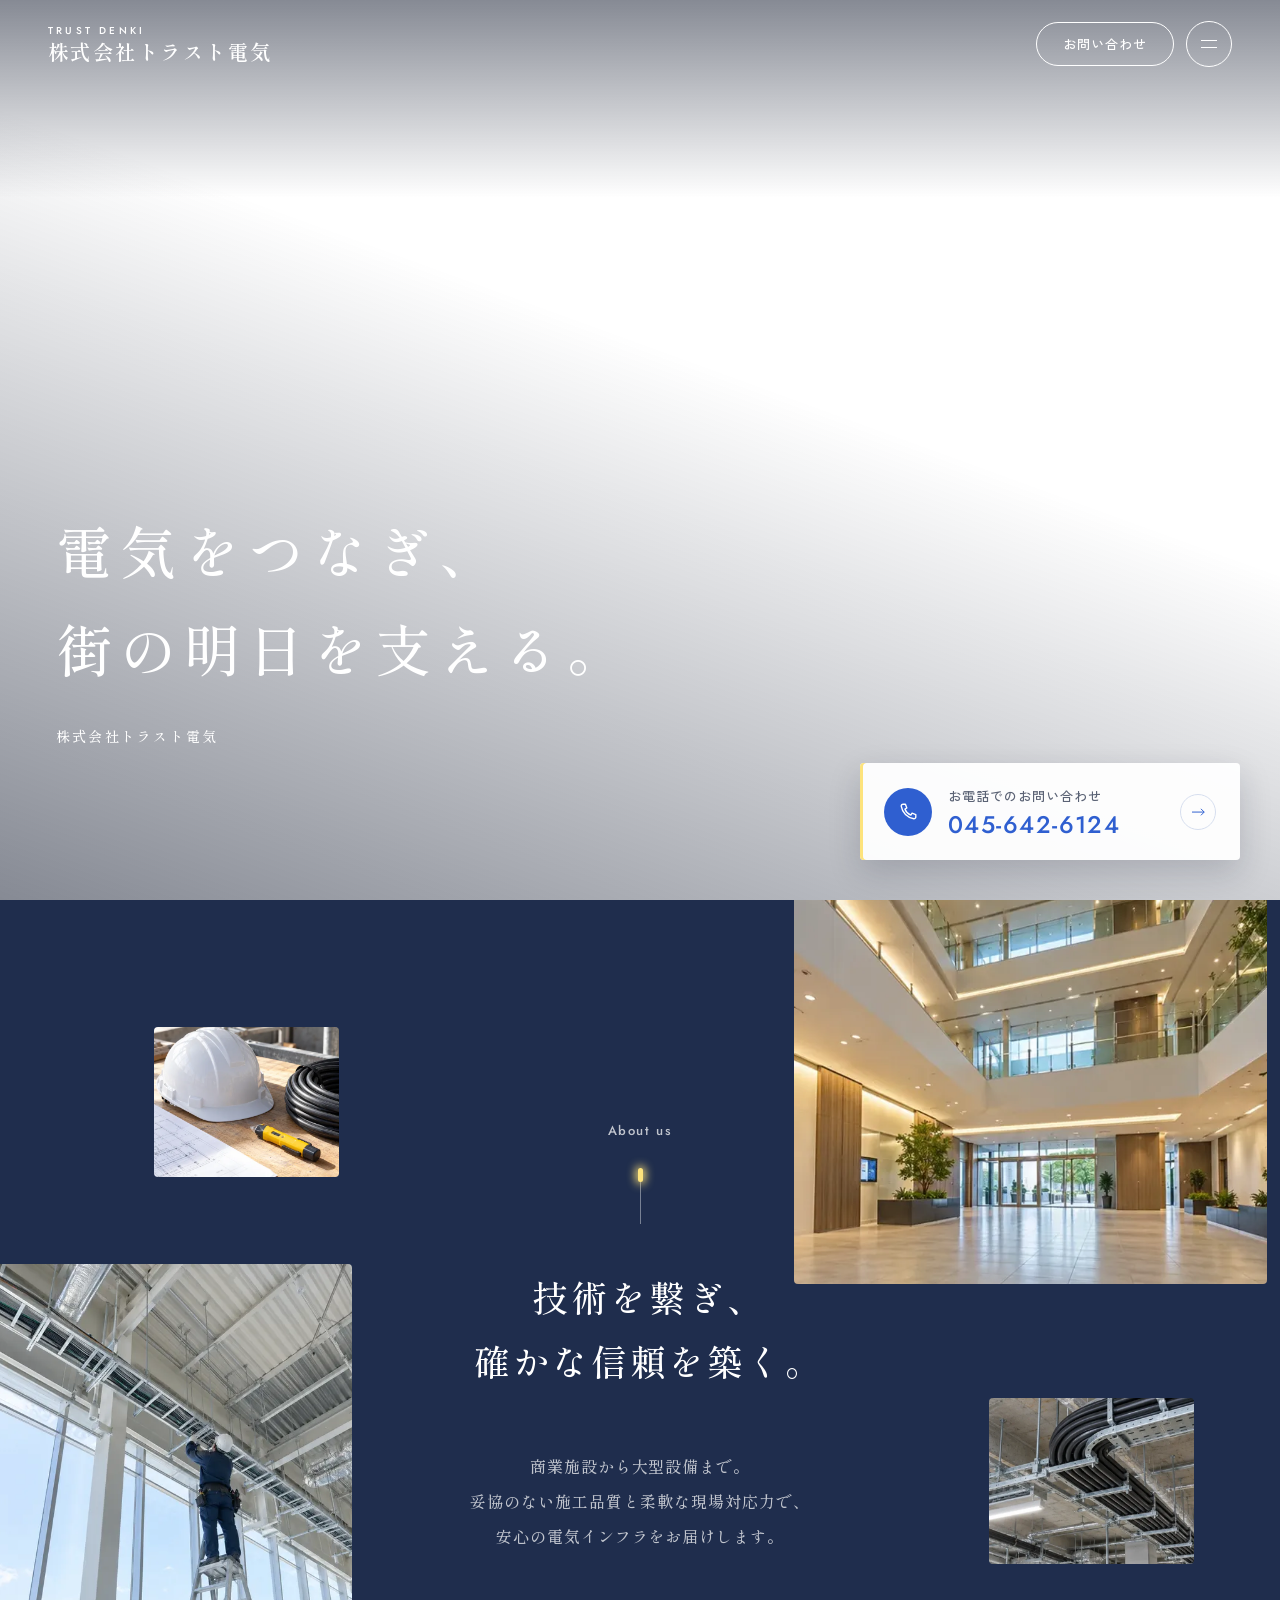
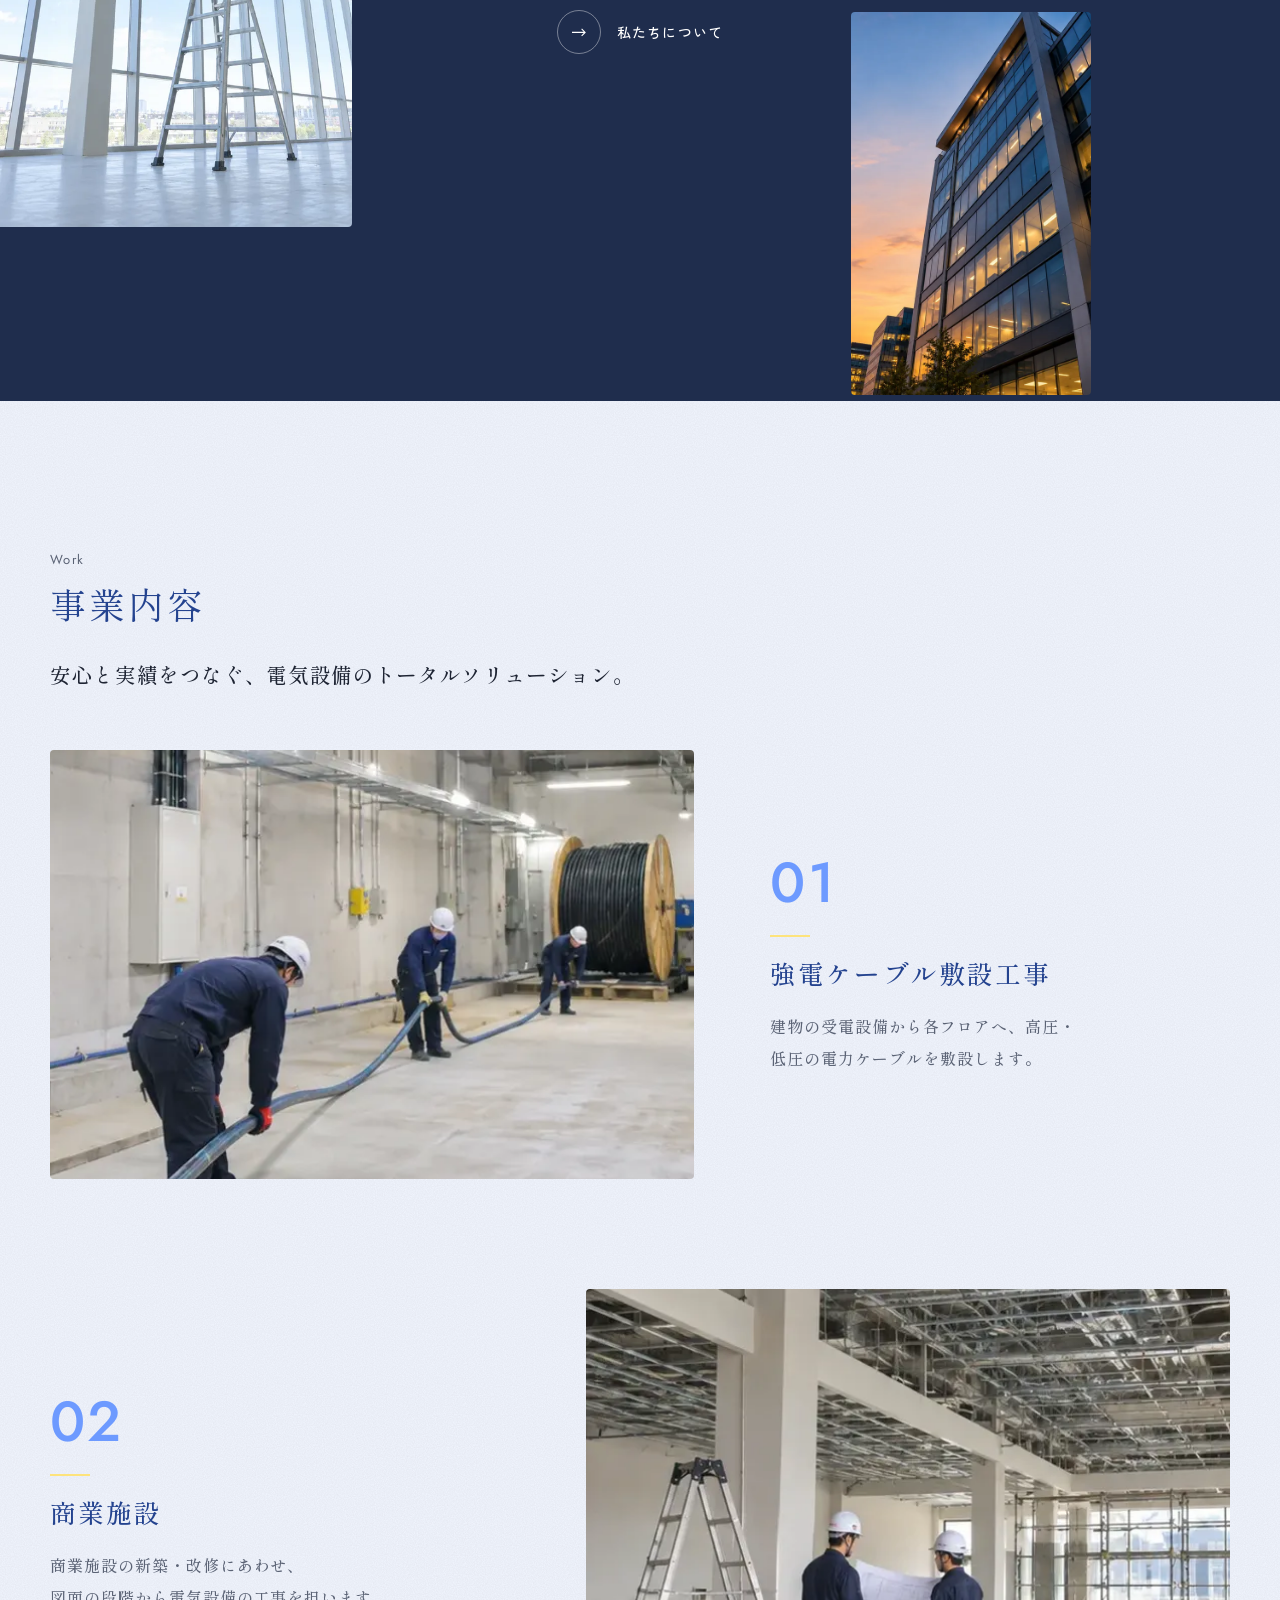
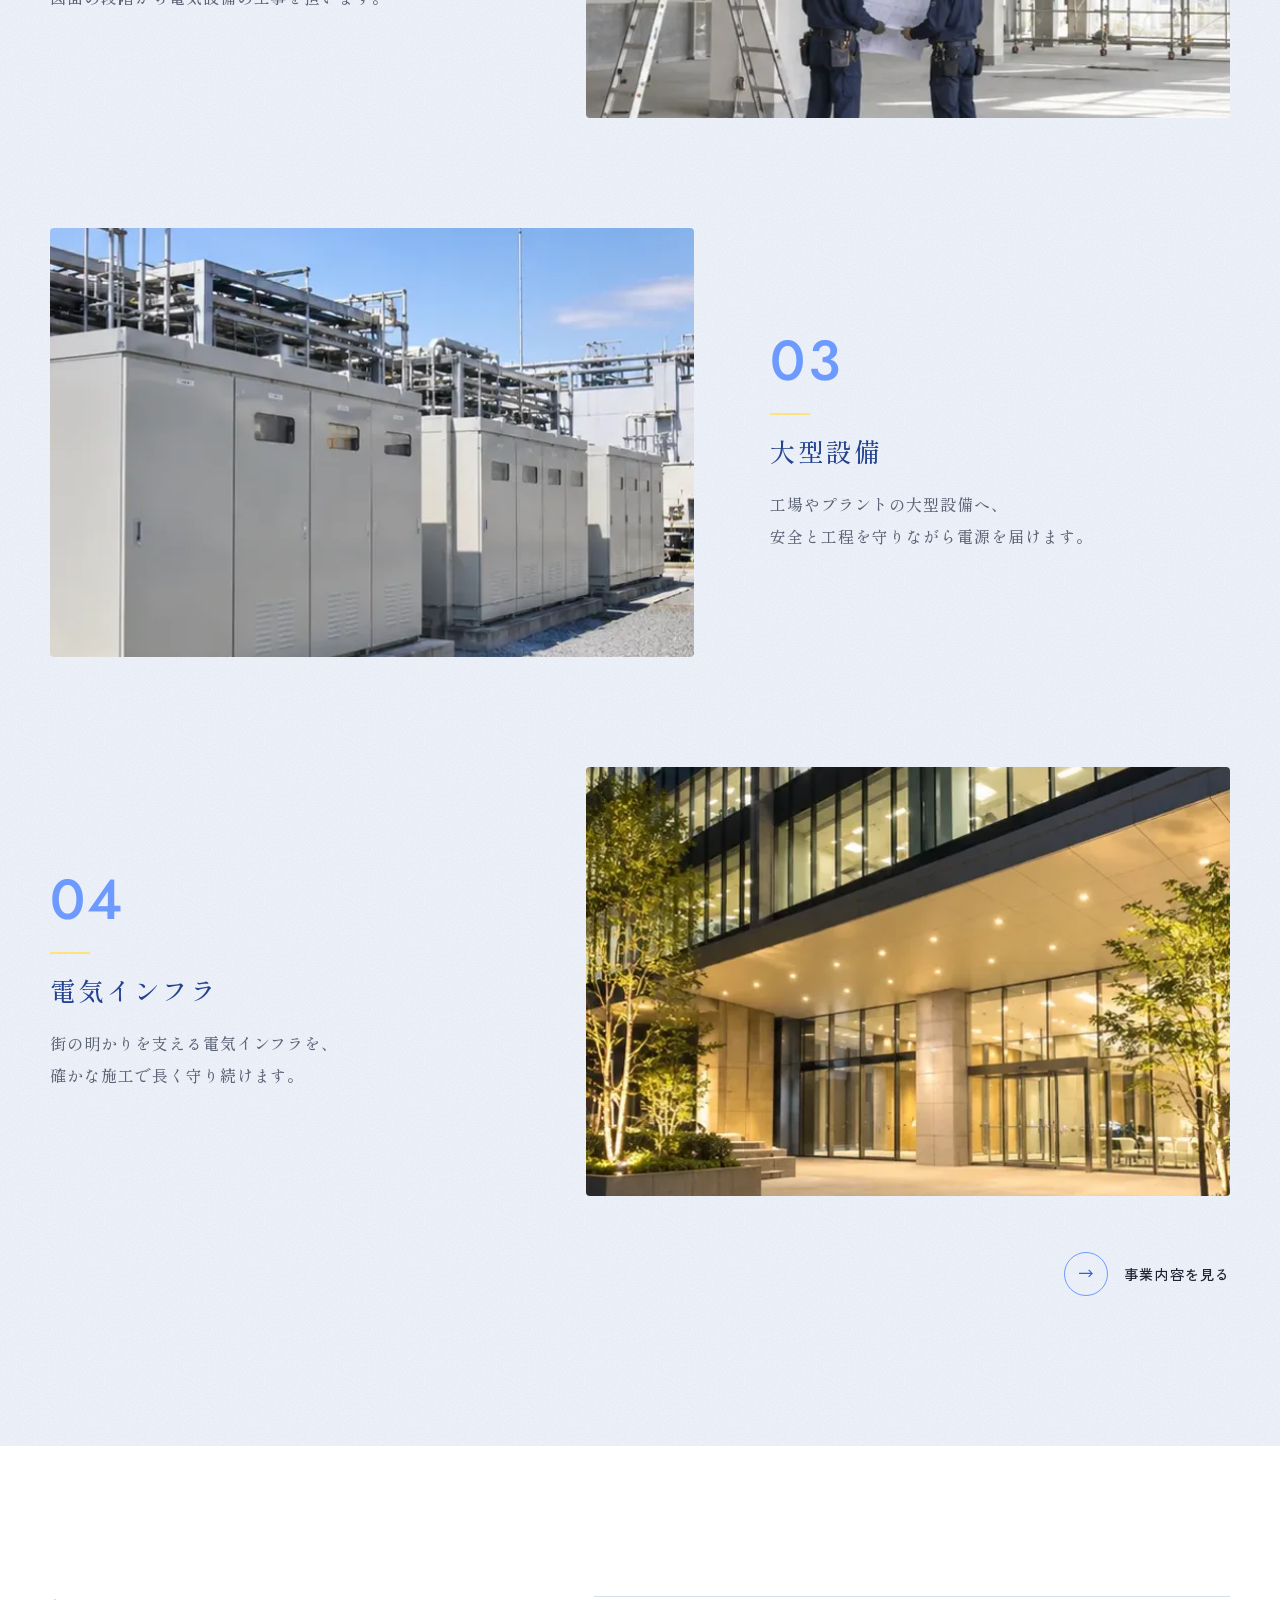
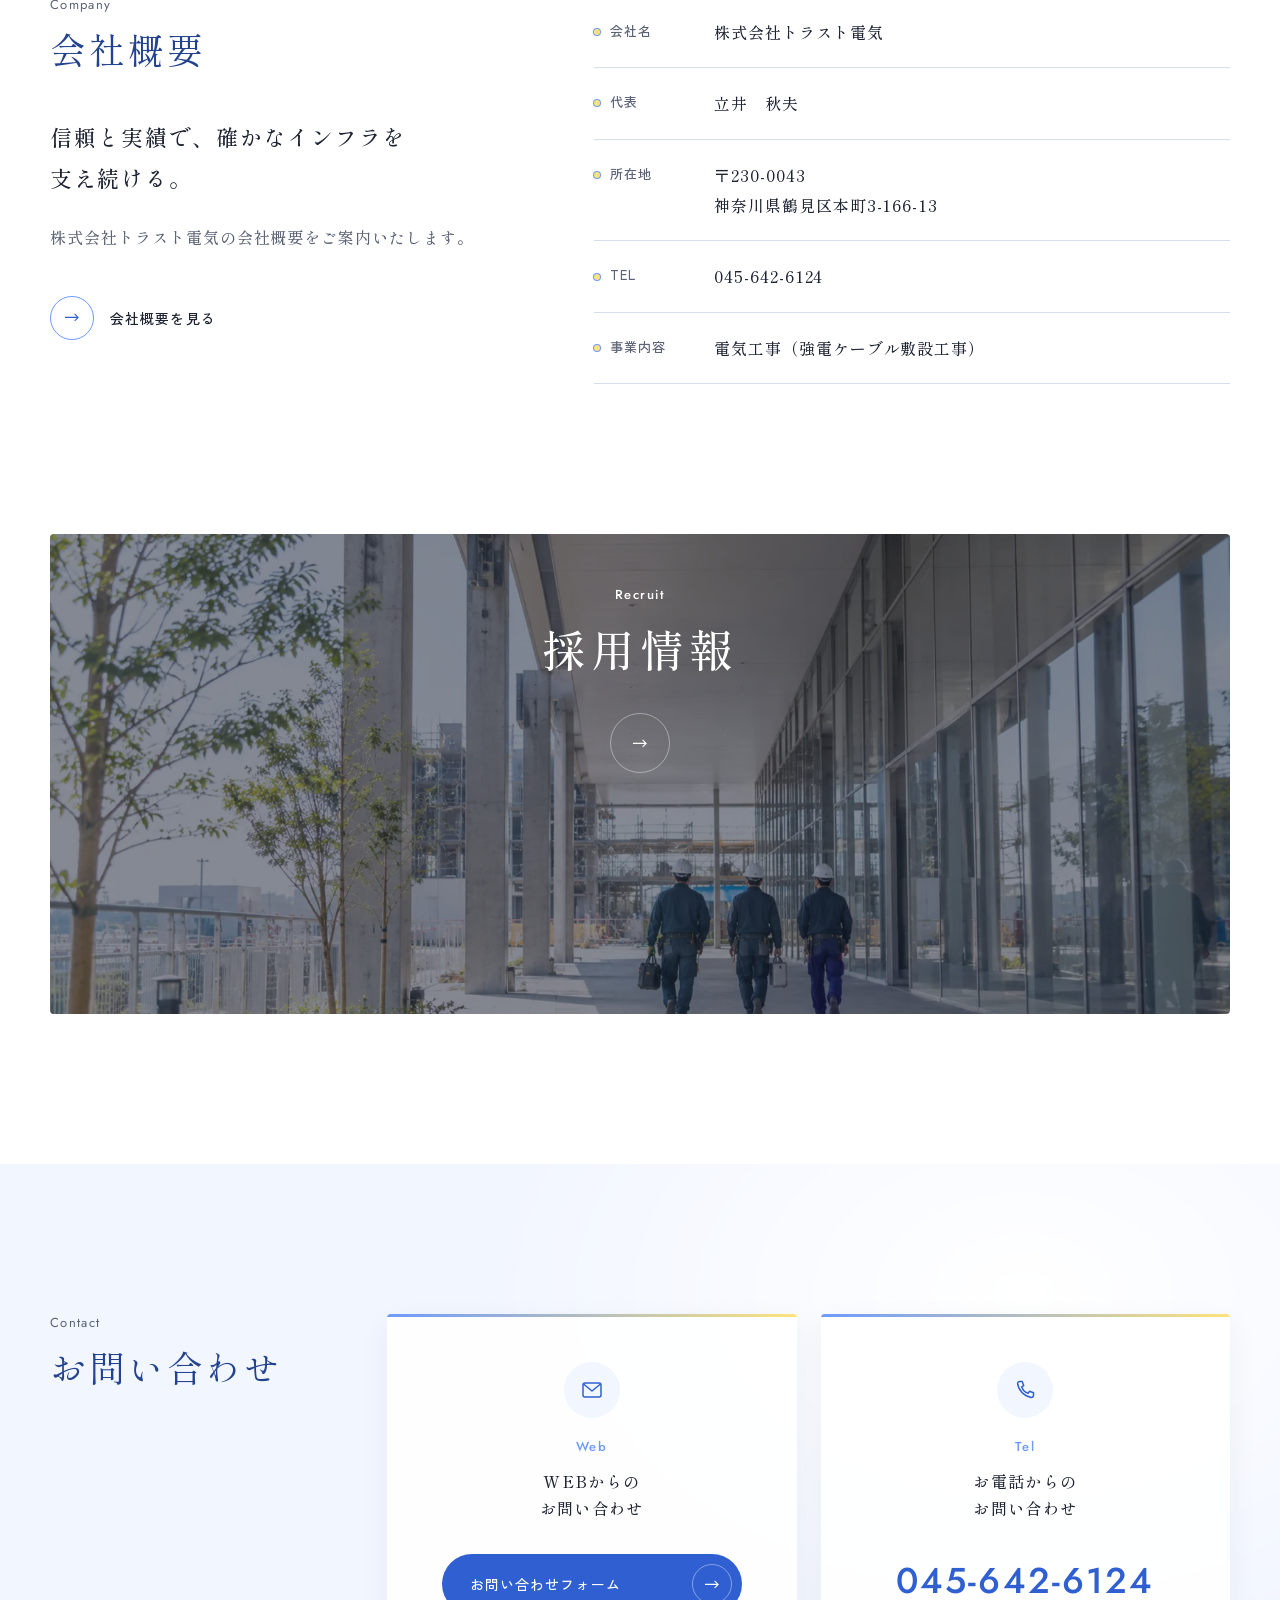
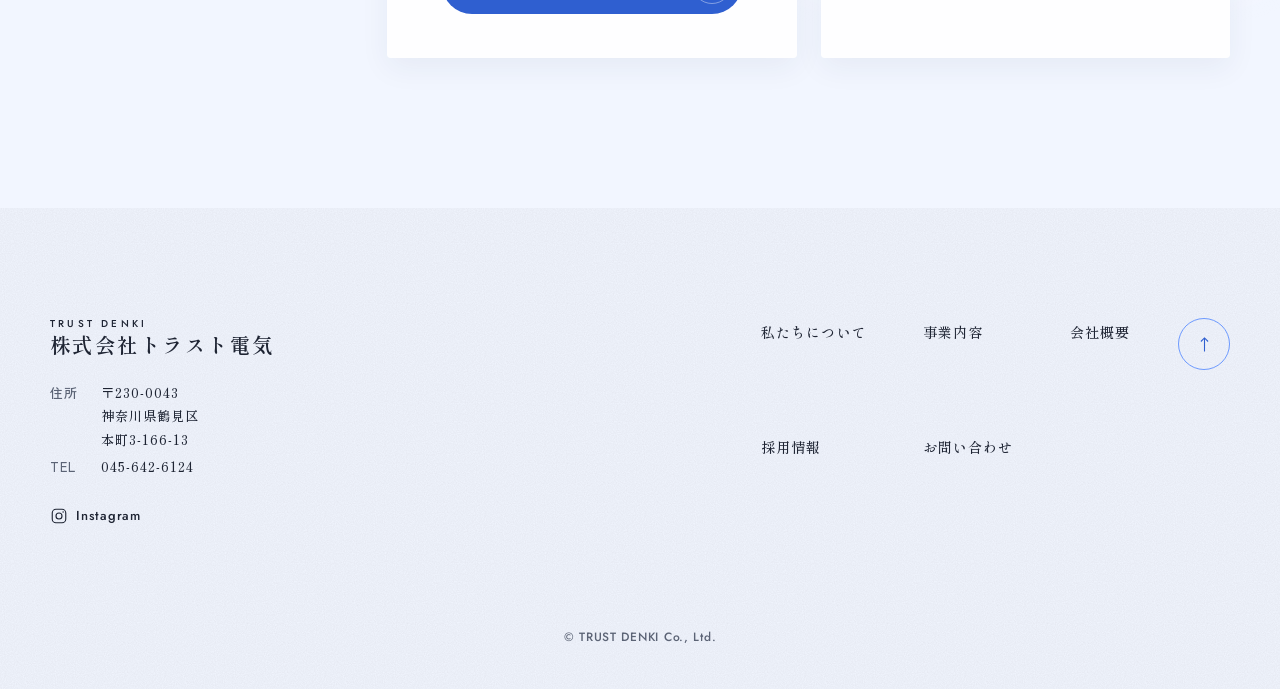
==== commit 3582779f: "事業内容の見出しと一文を近づける・スマホの ABOUT を短く ?v=20261029d" ====
--- a/index.html
+++ b/index.html
@@ -11,17 +11,17 @@
 <meta property="og:title" content="株式会社トラスト電気｜電気工事（強電ケーブル敷設工事）">
 <meta property="og:description" content="商業施設から大型設備まで。妥協のない施工品質と柔軟な現場対応力で、安心の電気インフラをお届けします。">
 <meta property="og:url" content="https://v1.trust-hp.pages.dev/">
-<meta property="og:image" content="https://v1.trust-hp.pages.dev/assets/ogp.jpg?v=20261029b">
+<meta property="og:image" content="https://v1.trust-hp.pages.dev/assets/ogp.jpg?v=20261029d">
 <meta property="og:image:width" content="1200">
 <meta property="og:image:height" content="630">
 <meta name="twitter:card" content="summary_large_image">
-<meta name="twitter:image" content="https://v1.trust-hp.pages.dev/assets/ogp.jpg?v=20261029b">
+<meta name="twitter:image" content="https://v1.trust-hp.pages.dev/assets/ogp.jpg?v=20261029d">
 <link rel="preconnect" href="https://fonts.googleapis.com">
 <link rel="preconnect" href="https://fonts.gstatic.com" crossorigin>
 <link href="https://fonts.googleapis.com/css2?family=Jost:wght@400;500&family=Shippori+Mincho:wght@400;500;600&family=Zen+Kaku+Gothic+New:wght@400;500&display=swap" rel="stylesheet">
-<link rel="stylesheet" href="tokens.css?v=20261029b">
-<link rel="stylesheet" href="base.css?v=20261029b">
-<link rel="stylesheet" href="style.css?v=20261029b">
+<link rel="stylesheet" href="tokens.css?v=20261029d">
+<link rel="stylesheet" href="base.css?v=20261029d">
+<link rel="stylesheet" href="style.css?v=20261029d">
 </head>
 <body>
 
@@ -53,9 +53,9 @@
 
     <section class="fv" aria-label="トップ">
     <div class="fv__photo">
-      <img src="assets/fv.webp?v=20261029b" alt="" width="1536" height="1024" fetchpriority="high">
-      <img src="assets/fv_02.webp?v=20261029b" alt="" width="1536" height="1024">
-      <img src="assets/fv_03.webp?v=20261029b" alt="" width="1536" height="1024">
+      <img src="assets/fv.webp?v=20261029d" alt="" width="1536" height="1024" fetchpriority="high">
+      <img src="assets/fv_02.webp?v=20261029d" alt="" width="1536" height="1024">
+      <img src="assets/fv_03.webp?v=20261029d" alt="" width="1536" height="1024">
     </div>
     <div class="fv__body">
       <h1 class="fv__catch" data-todo="FV のキャッチは仮（シートが空欄）"><span class="nb">電気をつなぎ、</span><br><span class="nb">街の明日を支える。</span></h1>
@@ -72,11 +72,11 @@
   </section>
 
     <section class="about" id="about" aria-labelledby="about-ttl">
-    <figure class="about__ph about__ph--1 rv"><img src="assets/about_mall.webp?v=20261029b" alt="" width="640" height="640" loading="lazy"></figure>
-    <figure class="about__ph about__ph--2 rv"><img src="assets/about_tools.webp?v=20261029b" alt="" width="640" height="640" loading="lazy"></figure>
-    <figure class="about__ph about__ph--3 rv"><img src="assets/about_ladder.webp?v=20261029b" alt="" width="600" height="900" loading="lazy"></figure>
-    <figure class="about__ph about__ph--4 rv"><img src="assets/about_cable.webp?v=20261029b" alt="" width="640" height="640" loading="lazy"></figure>
-    <figure class="about__ph about__ph--5 rv"><img src="assets/about_tower.webp?v=20261029b" alt="" width="600" height="900" loading="lazy"></figure>
+    <figure class="about__ph about__ph--1 rv"><img src="assets/about_mall.webp?v=20261029d" alt="" width="640" height="640" loading="lazy"></figure>
+    <figure class="about__ph about__ph--2 rv"><img src="assets/about_tools.webp?v=20261029d" alt="" width="640" height="640" loading="lazy"></figure>
+    <figure class="about__ph about__ph--3 rv"><img src="assets/about_ladder.webp?v=20261029d" alt="" width="600" height="900" loading="lazy"></figure>
+    <figure class="about__ph about__ph--4 rv"><img src="assets/about_cable.webp?v=20261029d" alt="" width="640" height="640" loading="lazy"></figure>
+    <figure class="about__ph about__ph--5 rv"><img src="assets/about_tower.webp?v=20261029d" alt="" width="600" height="900" loading="lazy"></figure>
     <div class="about__body">
       <p class="about__en rv" aria-hidden="true">About us</p>
       <span class="about__line rv" aria-hidden="true"></span>
@@ -95,7 +95,7 @@
       <p class="work__lead rv"><span class="nb">安心と実績をつなぐ、</span><wbr><span class="nb">電気設備の</span><wbr><span class="nb">トータルソリューション。</span></p>
       <ol class="work__list" data-todo="項目の題と説明文は仮（シートの語から）">
       <li class="zrow">
-        <figure class="zrow__ph rv"><img src="assets/work_cable.webp?v=20261029b" alt="" width="640" height="640" loading="lazy"></figure>
+        <figure class="zrow__ph rv"><img src="assets/work_cable.webp?v=20261029d" alt="" width="640" height="640" loading="lazy"></figure>
         <div class="zrow__body rv">
           <p class="zrow__no" aria-hidden="true">01</p>
           <h3 class="zrow__ttl">強電ケーブル敷設工事</h3>
@@ -103,7 +103,7 @@
         </div>
       </li>
       <li class="zrow">
-        <figure class="zrow__ph rv"><img src="assets/work_team.webp?v=20261029b" alt="" width="640" height="640" loading="lazy"></figure>
+        <figure class="zrow__ph rv"><img src="assets/work_team.webp?v=20261029d" alt="" width="640" height="640" loading="lazy"></figure>
         <div class="zrow__body rv">
           <p class="zrow__no" aria-hidden="true">02</p>
           <h3 class="zrow__ttl">商業施設</h3>
@@ -111,7 +111,7 @@
         </div>
       </li>
       <li class="zrow">
-        <figure class="zrow__ph rv"><img src="assets/work_plant.webp?v=20261029b" alt="" width="640" height="640" loading="lazy"></figure>
+        <figure class="zrow__ph rv"><img src="assets/work_plant.webp?v=20261029d" alt="" width="640" height="640" loading="lazy"></figure>
         <div class="zrow__body rv">
           <p class="zrow__no" aria-hidden="true">03</p>
           <h3 class="zrow__ttl">大型設備</h3>
@@ -119,7 +119,7 @@
         </div>
       </li>
       <li class="zrow">
-        <figure class="zrow__ph rv"><img src="assets/work_night.webp?v=20261029b" alt="" width="640" height="640" loading="lazy"></figure>
+        <figure class="zrow__ph rv"><img src="assets/work_night.webp?v=20261029d" alt="" width="640" height="640" loading="lazy"></figure>
         <div class="zrow__body rv">
           <p class="zrow__no" aria-hidden="true">04</p>
           <h3 class="zrow__ttl">電気インフラ</h3>
@@ -157,7 +157,7 @@
 
     <section class="recruit" id="recruit" aria-labelledby="recruit-ttl">
     <a class="wrap tile rv" href="https://trust-denki-ltd.com/recruit">
-      <img class="tile__ph" src="assets/recruit.webp?v=20261029b" alt="" width="1600" height="900" loading="lazy">
+      <img class="tile__ph" src="assets/recruit.webp?v=20261029d" alt="" width="1600" height="900" loading="lazy">
       <span class="tile__body">
         <span class="tile__en" aria-hidden="true">Recruit</span>
         <span class="tile__ja" id="recruit-ttl">採用情報</span>
@@ -216,6 +216,6 @@
   <p class="footer__copy" aria-hidden="true">© TRUST DENKI Co., Ltd.</p>
 </footer>
 
-<script src="site.js?v=20261029b"></script>
+<script src="site.js?v=20261029d"></script>
 </body>
 </html>
--- a/style.css
+++ b/style.css
@@ -67,17 +67,18 @@
   .fv__photo img:first-child { opacity: 1; }
 }
 
-.about { position: relative; overflow: hidden; background: var(--c-navy); color: var(--c-base); padding-block: 104vw 132vw; }
+.about { position: relative; overflow: hidden; background: var(--c-navy); color: var(--c-base); padding-block: 72vw 76vw; }
 .about__ph { position: absolute; margin: 0; }
 .about__ph img { width: 100%; height: 100%; object-fit: cover; border-radius: var(--radius); }
-.about__ph--1 { right: 0; top: 0; width: 64%; aspect-ratio: 5 / 4; }
+
+.about__ph--1 { right: 0; top: 0; width: 56%; aspect-ratio: 5 / 4; }
 .about__ph--1 img { border-radius: 0 0 0 var(--radius); }
-.about__ph--2 { left: 0; top: 60vw; width: 38%; aspect-ratio: 5 / 4; }
+.about__ph--2 { left: 0; top: 34vw; width: 34%; aspect-ratio: 5 / 4; }
 .about__ph--2 img { border-radius: 0 var(--radius) var(--radius) 0; }
-.about__ph--3 { right: 4%; bottom: 8vw; width: 48%; aspect-ratio: 5 / 8; }
-.about__ph--4 { left: 0; bottom: 62vw; width: 42%; aspect-ratio: 5 / 4; }
+.about__ph--3 { right: 6%; bottom: 6vw; width: 34%; aspect-ratio: 5 / 8; }
+.about__ph--4 { left: 0; bottom: 40vw; width: 36%; aspect-ratio: 5 / 4; }
 .about__ph--4 img { border-radius: 0 var(--radius) var(--radius) 0; }
-.about__ph--5 { left: 8%; bottom: 8vw; width: 28%; aspect-ratio: 5 / 8; }
+.about__ph--5 { left: 10%; bottom: 0; width: 24%; aspect-ratio: 5 / 8; }
 .about__body { position: relative; display: grid; justify-items: center; text-align: center; width: min(100% - var(--gutter) * 2, 640px); margin-inline: auto; }
 .about__en { font-family: var(--ff-en); font-size: var(--fs-label); letter-spacing: 0.12em; color: var(--c-navy-soft); }
 
@@ -132,7 +133,7 @@
 .circle-btn svg { width: 9px; }
 @media (hover: hover) { .circle-btn:hover { background: var(--c-sub-deep); border-color: var(--c-sub-deep); color: var(--c-base); } }
 
-.work__lead { margin-top: var(--sp-b); font-size: clamp(17px, 1.6vw, 21px); line-height: 1.9; letter-spacing: 0.08em; }
+.work__lead { margin-top: var(--sp-p); font-size: clamp(17px, 1.6vw, 21px); line-height: 1.9; letter-spacing: 0.08em; }
 .work__list { display: grid; gap: var(--sp-s); margin-top: var(--sp-g); }
 .zrow { display: grid; gap: var(--sp-p); }
 .zrow__ph { margin: 0; aspect-ratio: 3 / 2; overflow: hidden; border-radius: var(--radius); }
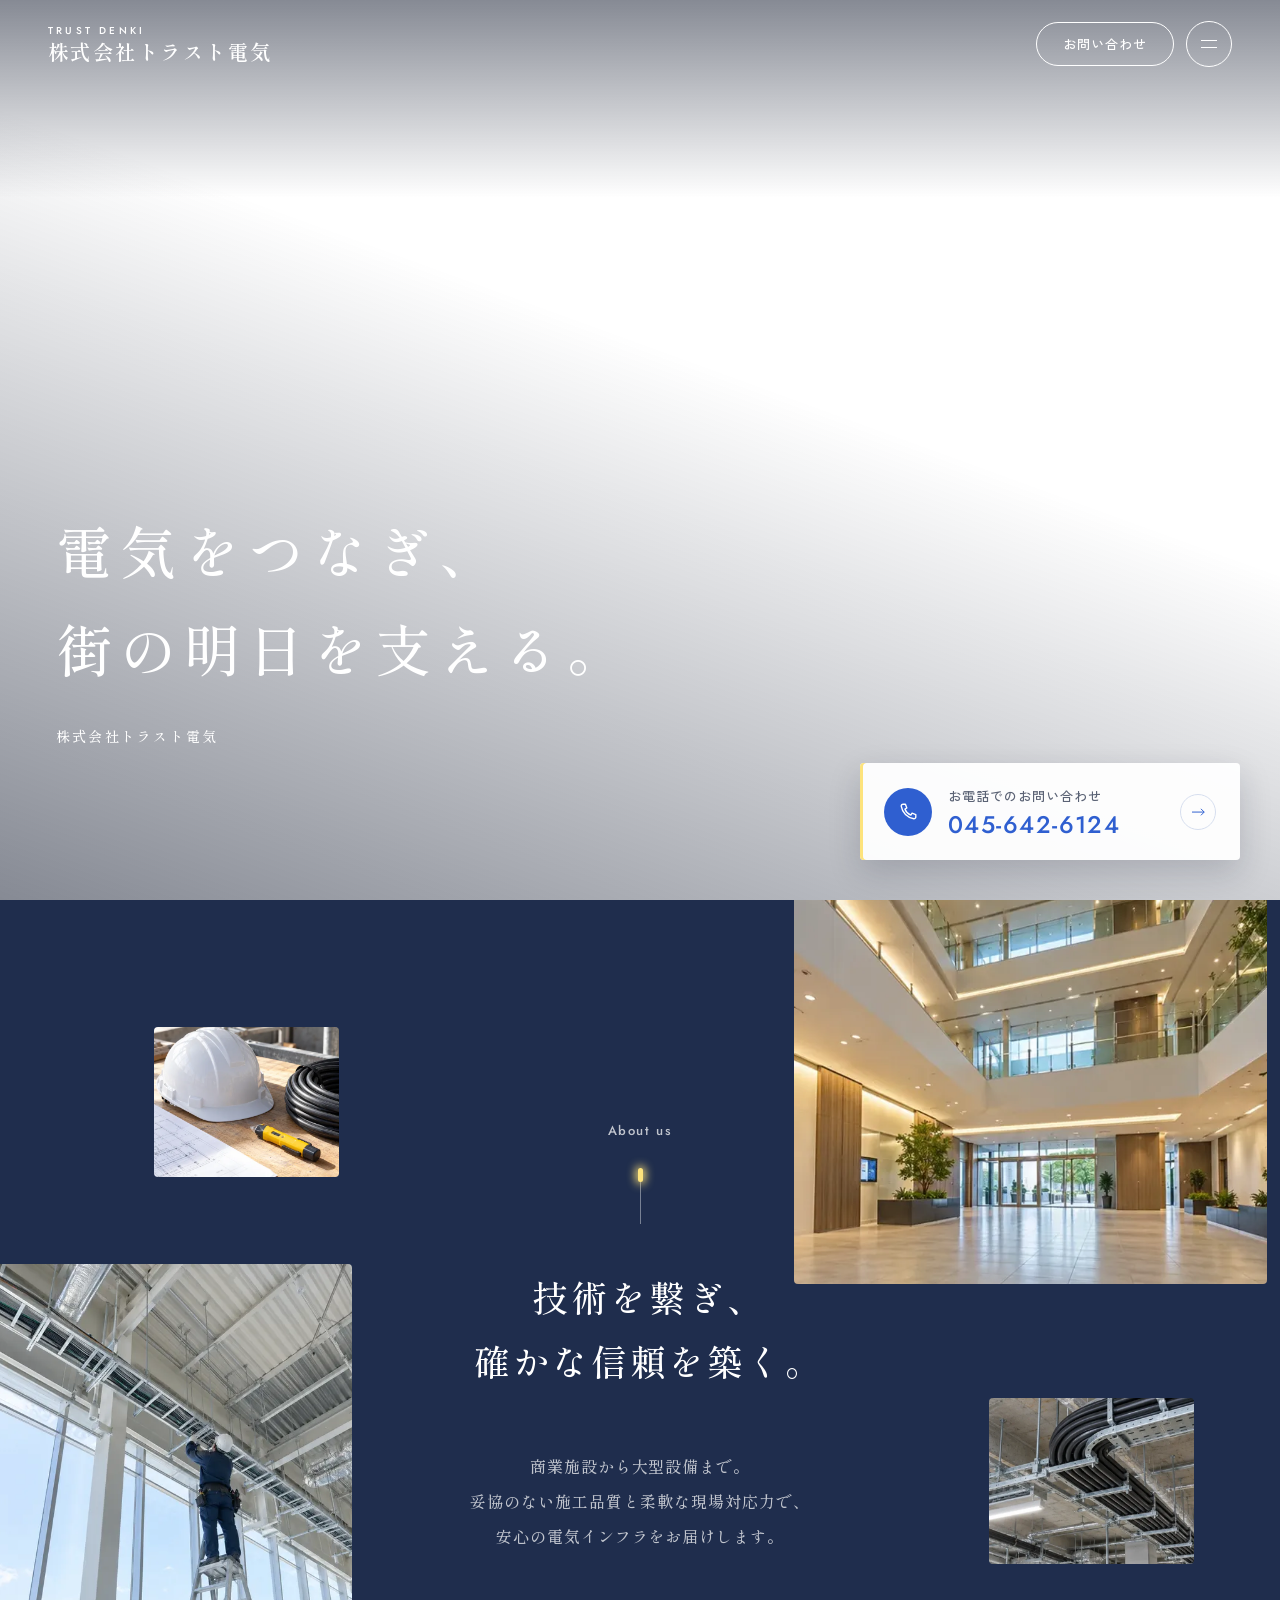
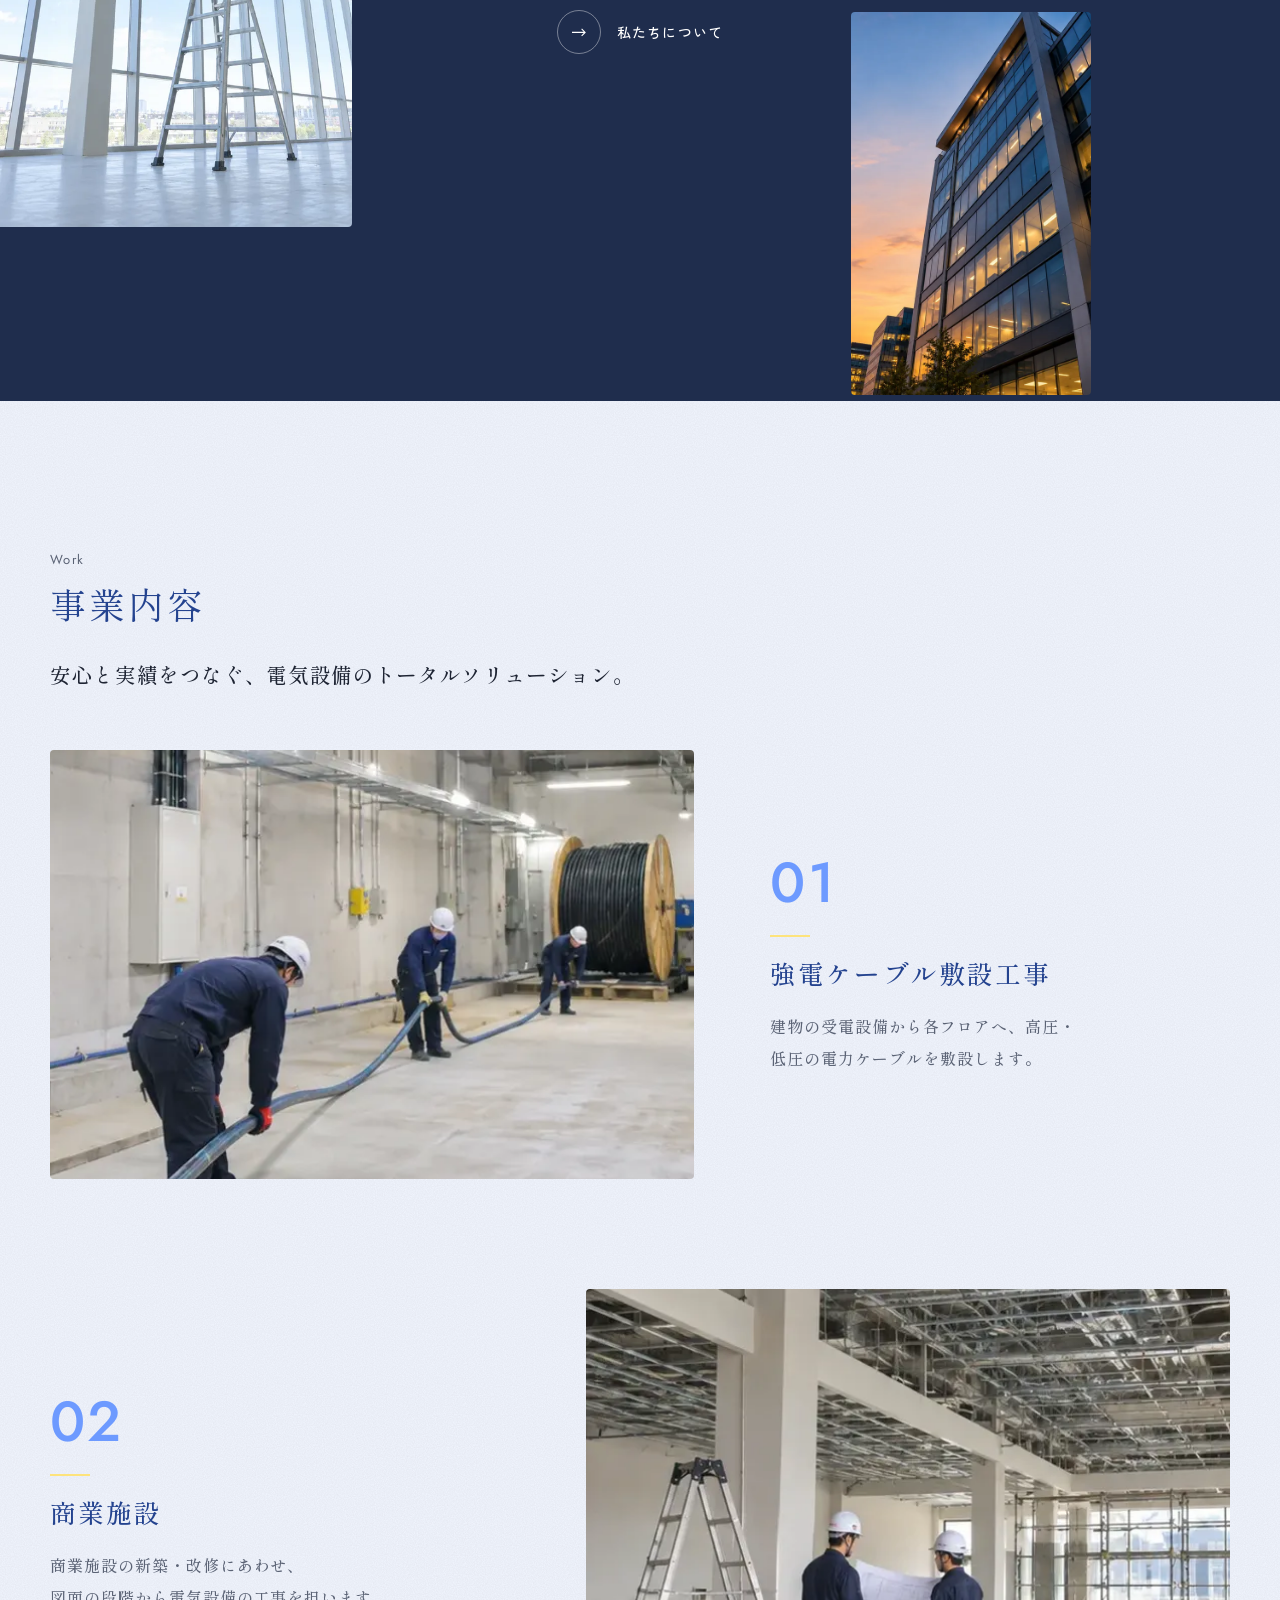
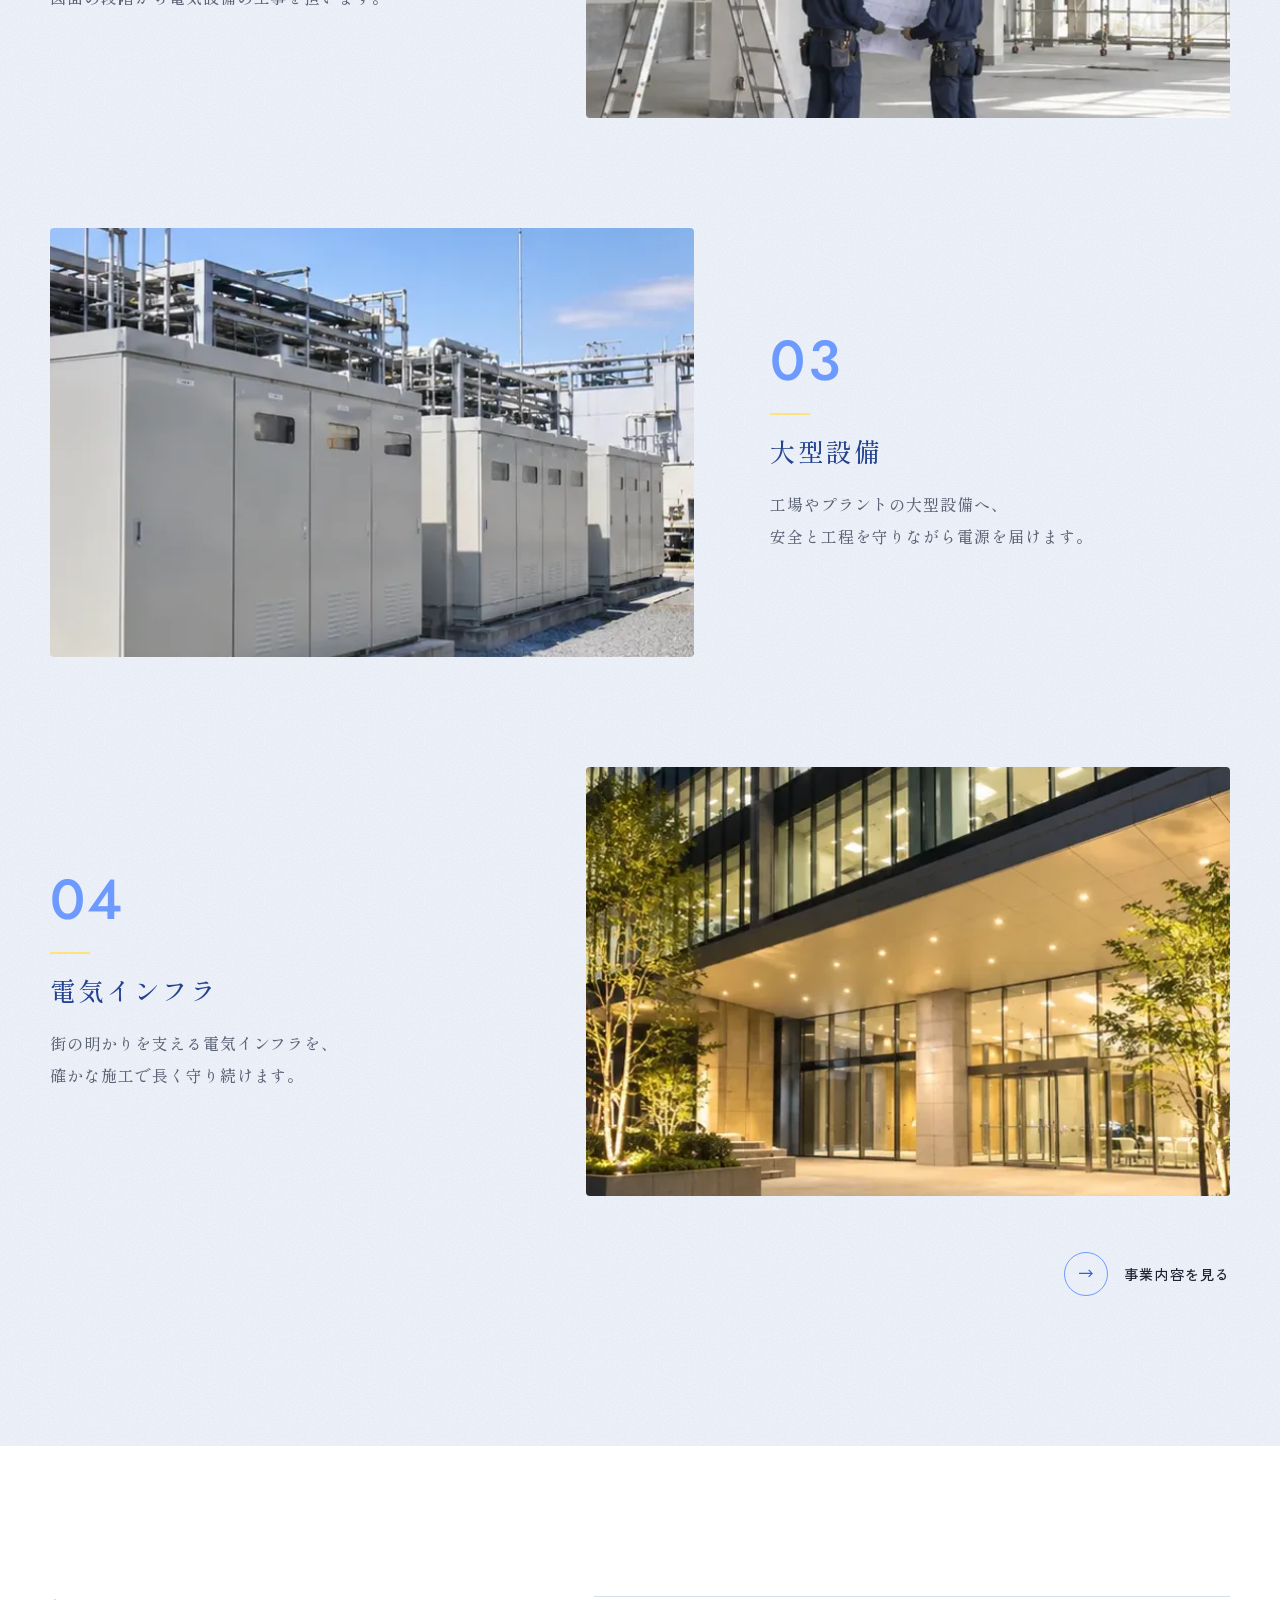
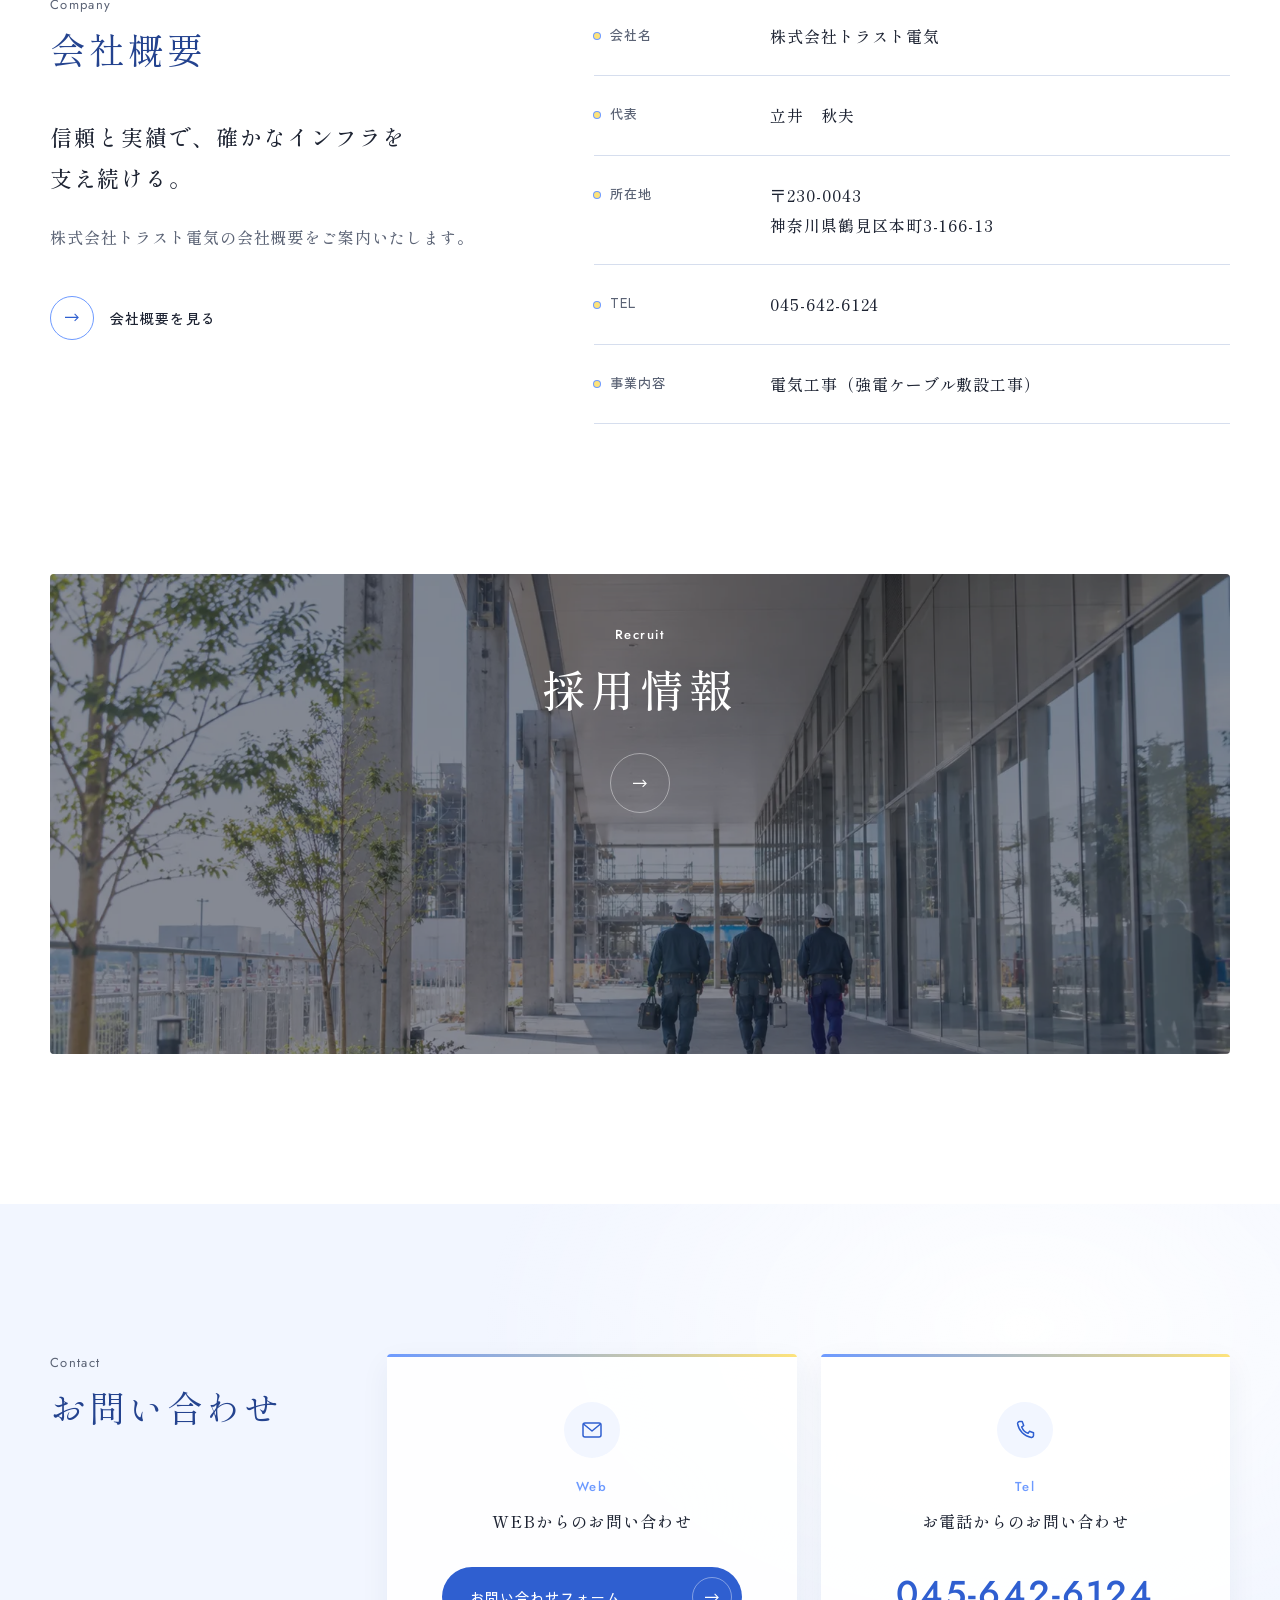
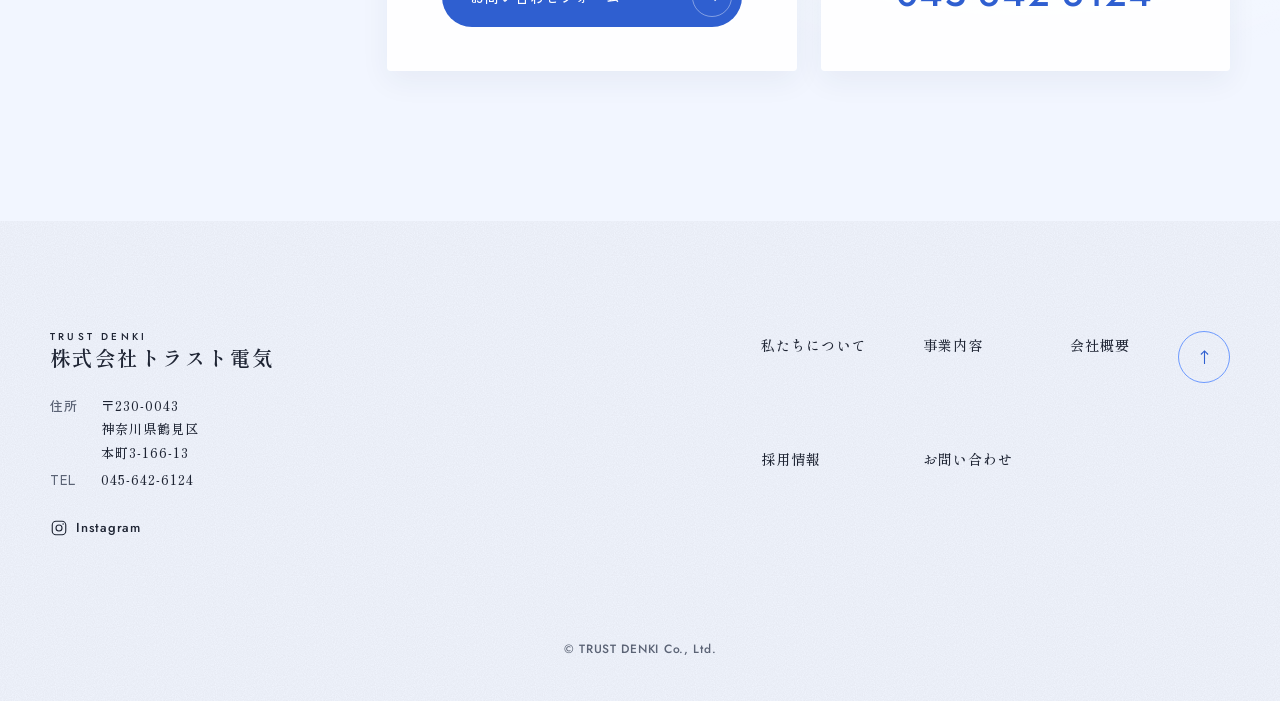
==== commit 499fa0e3: "下層4ページを追加・お問い合わせの枠の文言を1行に（v2 の準備）" ====
--- a/index.html
+++ b/index.html
@@ -10,18 +10,18 @@
 <meta property="og:site_name" content="株式会社トラスト電気">
 <meta property="og:title" content="株式会社トラスト電気｜電気工事（強電ケーブル敷設工事）">
 <meta property="og:description" content="商業施設から大型設備まで。妥協のない施工品質と柔軟な現場対応力で、安心の電気インフラをお届けします。">
-<meta property="og:url" content="https://v1.trust-hp.pages.dev/">
-<meta property="og:image" content="https://v1.trust-hp.pages.dev/assets/ogp.jpg?v=20261029d">
+<meta property="og:url" content="https://v2.trust-hp-5m3.pages.dev/">
+<meta property="og:image" content="https://v2.trust-hp-5m3.pages.dev/assets/ogp.jpg?v=20261030a">
 <meta property="og:image:width" content="1200">
 <meta property="og:image:height" content="630">
 <meta name="twitter:card" content="summary_large_image">
-<meta name="twitter:image" content="https://v1.trust-hp.pages.dev/assets/ogp.jpg?v=20261029d">
+<meta name="twitter:image" content="https://v2.trust-hp-5m3.pages.dev/assets/ogp.jpg?v=20261030a">
 <link rel="preconnect" href="https://fonts.googleapis.com">
 <link rel="preconnect" href="https://fonts.gstatic.com" crossorigin>
 <link href="https://fonts.googleapis.com/css2?family=Jost:wght@400;500&family=Shippori+Mincho:wght@400;500;600&family=Zen+Kaku+Gothic+New:wght@400;500&display=swap" rel="stylesheet">
-<link rel="stylesheet" href="tokens.css?v=20261029d">
-<link rel="stylesheet" href="base.css?v=20261029d">
-<link rel="stylesheet" href="style.css?v=20261029d">
+<link rel="stylesheet" href="tokens.css?v=20261030a">
+<link rel="stylesheet" href="base.css?v=20261030a">
+<link rel="stylesheet" href="style.css?v=20261030a">
 </head>
 <body>
 
@@ -33,18 +33,18 @@
     <span class="logo__ja">株式会社トラスト電気</span>
   </a>
   <div class="header__acts">
-    <a class="pill" href="#contact">お問い合わせ</a>
+    <a class="pill" href="contact/">お問い合わせ</a>
     <button class="menu-btn" type="button" aria-expanded="false" aria-controls="drawer" aria-label="メニューを開く"><span></span><span></span></button>
   </div>
 </header>
 
 <div class="drawer" id="drawer">
   <ul class="drawer__list">
-    <li style="--i:0"><a href="#about"><span class="drawer__ja">私たちについて</span><span class="drawer__en" aria-hidden="true">About us</span></a></li>
-    <li style="--i:1"><a href="#work"><span class="drawer__ja">事業内容</span><span class="drawer__en" aria-hidden="true">Work</span></a></li>
-    <li style="--i:2"><a href="#company"><span class="drawer__ja">会社概要</span><span class="drawer__en" aria-hidden="true">Company</span></a></li>
+    <li style="--i:0"><a href="about/"><span class="drawer__ja">私たちについて</span><span class="drawer__en" aria-hidden="true">About us</span></a></li>
+    <li style="--i:1"><a href="service/"><span class="drawer__ja">事業内容</span><span class="drawer__en" aria-hidden="true">Work</span></a></li>
+    <li style="--i:2"><a href="company/"><span class="drawer__ja">会社概要</span><span class="drawer__en" aria-hidden="true">Company</span></a></li>
     <li style="--i:3"><a href="https://trust-denki-ltd.com/recruit"><span class="drawer__ja">採用情報</span><span class="drawer__en" aria-hidden="true">Recruit</span></a></li>
-    <li style="--i:4"><a href="#contact"><span class="drawer__ja">お問い合わせ</span><span class="drawer__en" aria-hidden="true">Contact</span></a></li>
+    <li style="--i:4"><a href="contact/"><span class="drawer__ja">お問い合わせ</span><span class="drawer__en" aria-hidden="true">Contact</span></a></li>
   </ul>
   <a class="drawer__tel" href="tel:0456426124" style="--i:5"><span class="drawer__tel-label">お電話でのお問い合わせ</span><span class="drawer__tel-num">045-642-6124</span></a>
 </div>
@@ -53,9 +53,9 @@
 
     <section class="fv" aria-label="トップ">
     <div class="fv__photo">
-      <img src="assets/fv.webp?v=20261029d" alt="" width="1536" height="1024" fetchpriority="high">
-      <img src="assets/fv_02.webp?v=20261029d" alt="" width="1536" height="1024">
-      <img src="assets/fv_03.webp?v=20261029d" alt="" width="1536" height="1024">
+      <img src="assets/fv.webp?v=20261030a" alt="" width="1536" height="1024" fetchpriority="high">
+      <img src="assets/fv_02.webp?v=20261030a" alt="" width="1536" height="1024">
+      <img src="assets/fv_03.webp?v=20261030a" alt="" width="1536" height="1024">
     </div>
     <div class="fv__body">
       <h1 class="fv__catch" data-todo="FV のキャッチは仮（シートが空欄）"><span class="nb">電気をつなぎ、</span><br><span class="nb">街の明日を支える。</span></h1>
@@ -72,17 +72,17 @@
   </section>
 
     <section class="about" id="about" aria-labelledby="about-ttl">
-    <figure class="about__ph about__ph--1 rv"><img src="assets/about_mall.webp?v=20261029d" alt="" width="640" height="640" loading="lazy"></figure>
-    <figure class="about__ph about__ph--2 rv"><img src="assets/about_tools.webp?v=20261029d" alt="" width="640" height="640" loading="lazy"></figure>
-    <figure class="about__ph about__ph--3 rv"><img src="assets/about_ladder.webp?v=20261029d" alt="" width="600" height="900" loading="lazy"></figure>
-    <figure class="about__ph about__ph--4 rv"><img src="assets/about_cable.webp?v=20261029d" alt="" width="640" height="640" loading="lazy"></figure>
-    <figure class="about__ph about__ph--5 rv"><img src="assets/about_tower.webp?v=20261029d" alt="" width="600" height="900" loading="lazy"></figure>
+    <figure class="about__ph about__ph--1 rv"><img src="assets/about_mall.webp?v=20261030a" alt="" width="640" height="640" loading="lazy"></figure>
+    <figure class="about__ph about__ph--2 rv"><img src="assets/about_tools.webp?v=20261030a" alt="" width="640" height="640" loading="lazy"></figure>
+    <figure class="about__ph about__ph--3 rv"><img src="assets/about_ladder.webp?v=20261030a" alt="" width="600" height="900" loading="lazy"></figure>
+    <figure class="about__ph about__ph--4 rv"><img src="assets/about_cable.webp?v=20261030a" alt="" width="640" height="640" loading="lazy"></figure>
+    <figure class="about__ph about__ph--5 rv"><img src="assets/about_tower.webp?v=20261030a" alt="" width="600" height="900" loading="lazy"></figure>
     <div class="about__body">
       <p class="about__en rv" aria-hidden="true">About us</p>
       <span class="about__line rv" aria-hidden="true"></span>
       <h2 class="about__ttl rv" id="about-ttl"><span class="nb">技術を繋ぎ、</span><span class="nb">確かな信頼を築く。</span></h2>
       <p class="about__txt rv"><span class="nb">商業施設から</span><wbr><span class="nb">大型設備まで。</span><br><span class="nb">妥協のない</span><wbr><span class="nb">施工品質と</span><wbr><span class="nb">柔軟な</span><wbr><span class="nb">現場対応力で、</span><br><span class="nb">安心の</span><wbr><span class="nb">電気インフラを</span><wbr><span class="nb">お届けします。</span></p>
-      <a class="more more--w rv" href="#" data-todo="下層：私たちについて"><span class="more__arw" aria-hidden="true"><svg viewBox="0 0 16 10" fill="none" stroke="currentColor" stroke-width="1.2"><path d="M0 5h15M11 1l4 4-4 4"/></svg></span>私たちについて</a>
+      <a class="more more--w rv" href="about/"><span class="more__arw" aria-hidden="true"><svg viewBox="0 0 16 10" fill="none" stroke="currentColor" stroke-width="1.2"><path d="M0 5h15M11 1l4 4-4 4"/></svg></span>私たちについて</a>
     </div>
   </section>
 
@@ -95,7 +95,7 @@
       <p class="work__lead rv"><span class="nb">安心と実績をつなぐ、</span><wbr><span class="nb">電気設備の</span><wbr><span class="nb">トータルソリューション。</span></p>
       <ol class="work__list" data-todo="項目の題と説明文は仮（シートの語から）">
       <li class="zrow">
-        <figure class="zrow__ph rv"><img src="assets/work_cable.webp?v=20261029d" alt="" width="640" height="640" loading="lazy"></figure>
+        <figure class="zrow__ph rv"><img src="assets/work_cable.webp?v=20261030a" alt="" width="640" height="640" loading="lazy"></figure>
         <div class="zrow__body rv">
           <p class="zrow__no" aria-hidden="true">01</p>
           <h3 class="zrow__ttl">強電ケーブル敷設工事</h3>
@@ -103,7 +103,7 @@
         </div>
       </li>
       <li class="zrow">
-        <figure class="zrow__ph rv"><img src="assets/work_team.webp?v=20261029d" alt="" width="640" height="640" loading="lazy"></figure>
+        <figure class="zrow__ph rv"><img src="assets/work_team.webp?v=20261030a" alt="" width="640" height="640" loading="lazy"></figure>
         <div class="zrow__body rv">
           <p class="zrow__no" aria-hidden="true">02</p>
           <h3 class="zrow__ttl">商業施設</h3>
@@ -111,7 +111,7 @@
         </div>
       </li>
       <li class="zrow">
-        <figure class="zrow__ph rv"><img src="assets/work_plant.webp?v=20261029d" alt="" width="640" height="640" loading="lazy"></figure>
+        <figure class="zrow__ph rv"><img src="assets/work_plant.webp?v=20261030a" alt="" width="640" height="640" loading="lazy"></figure>
         <div class="zrow__body rv">
           <p class="zrow__no" aria-hidden="true">03</p>
           <h3 class="zrow__ttl">大型設備</h3>
@@ -119,7 +119,7 @@
         </div>
       </li>
       <li class="zrow">
-        <figure class="zrow__ph rv"><img src="assets/work_night.webp?v=20261029d" alt="" width="640" height="640" loading="lazy"></figure>
+        <figure class="zrow__ph rv"><img src="assets/work_night.webp?v=20261030a" alt="" width="640" height="640" loading="lazy"></figure>
         <div class="zrow__body rv">
           <p class="zrow__no" aria-hidden="true">04</p>
           <h3 class="zrow__ttl">電気インフラ</h3>
@@ -128,7 +128,7 @@
       </li>
       </ol>
       <div class="work__foot rv">
-        <a class="more" href="#" data-todo="下層：事業内容"><span class="more__arw" aria-hidden="true"><svg viewBox="0 0 16 10" fill="none" stroke="currentColor" stroke-width="1.2"><path d="M0 5h15M11 1l4 4-4 4"/></svg></span>事業内容を見る</a>
+        <a class="more" href="service/"><span class="more__arw" aria-hidden="true"><svg viewBox="0 0 16 10" fill="none" stroke="currentColor" stroke-width="1.2"><path d="M0 5h15M11 1l4 4-4 4"/></svg></span>事業内容を見る</a>
       </div>
     </div>
   </section>
@@ -143,7 +143,7 @@
         <div class="txt rv">
           <p class="company__lead"><span class="nb">信頼と実績で、</span><wbr><span class="nb">確かなインフラを</span><wbr><span class="nb">支え続ける。</span><br><span class="company__sub"><span class="nb">株式会社トラスト電気の</span><wbr><span class="nb">会社概要を</span><wbr><span class="nb">ご案内いたします。</span></span></p>
         </div>
-        <a class="more rv" href="#" data-todo="下層：会社概要"><span class="more__arw" aria-hidden="true"><svg viewBox="0 0 16 10" fill="none" stroke="currentColor" stroke-width="1.2"><path d="M0 5h15M11 1l4 4-4 4"/></svg></span>会社概要を見る</a>
+        <a class="more rv" href="company/"><span class="more__arw" aria-hidden="true"><svg viewBox="0 0 16 10" fill="none" stroke="currentColor" stroke-width="1.2"><path d="M0 5h15M11 1l4 4-4 4"/></svg></span>会社概要を見る</a>
       </div>
       <dl class="info rv">
         <div class="info__row"><dt>会社名</dt><dd>株式会社トラスト電気</dd></div>
@@ -157,7 +157,7 @@
 
     <section class="recruit" id="recruit" aria-labelledby="recruit-ttl">
     <a class="wrap tile rv" href="https://trust-denki-ltd.com/recruit">
-      <img class="tile__ph" src="assets/recruit.webp?v=20261029d" alt="" width="1600" height="900" loading="lazy">
+      <img class="tile__ph" src="assets/recruit.webp?v=20261030a" alt="" width="1600" height="900" loading="lazy">
       <span class="tile__body">
         <span class="tile__en" aria-hidden="true">Recruit</span>
         <span class="tile__ja" id="recruit-ttl">採用情報</span>
@@ -176,13 +176,13 @@
         <div class="box rv">
           <span class="box__icon" aria-hidden="true"><svg viewBox="0 0 24 24" fill="none" stroke="currentColor" stroke-width="1.5" stroke-linejoin="round"><rect x="3" y="5" width="18" height="14" rx="2"/><path d="m3.5 6 8.5 7 8.5-7"/></svg></span>
           <p class="box__en" aria-hidden="true">Web</p>
-          <p class="box__label">WEBからの<br>お問い合わせ</p>
-          <a class="cta" href="#" data-todo="下層：お問い合わせ"><span>お問い合わせフォーム</span><span class="cta__arw" aria-hidden="true"><svg viewBox="0 0 16 10" fill="none" stroke="currentColor" stroke-width="1.2"><path d="M0 5h15M11 1l4 4-4 4"/></svg></span></a>
+          <p class="box__label"><span class="nb">WEBからのお問い合わせ</span></p>
+          <a class="cta" href="contact/"><span>お問い合わせフォーム</span><span class="cta__arw" aria-hidden="true"><svg viewBox="0 0 16 10" fill="none" stroke="currentColor" stroke-width="1.2"><path d="M0 5h15M11 1l4 4-4 4"/></svg></span></a>
         </div>
         <div class="box rv">
           <span class="box__icon" aria-hidden="true"><svg viewBox="0 0 24 24" fill="none" stroke="currentColor" stroke-width="1.5" stroke-linejoin="round"><path d="M6.6 3.5h2.6l1.5 4.1-2 1.3a11 11 0 0 0 6.4 6.4l1.3-2 4.1 1.5v2.6a2 2 0 0 1-2.2 2A16.5 16.5 0 0 1 4.6 5.7a2 2 0 0 1 2-2.2Z"/></svg></span>
           <p class="box__en" aria-hidden="true">Tel</p>
-          <p class="box__label">お電話からの<br>お問い合わせ</p>
+          <p class="box__label"><span class="nb">お電話からのお問い合わせ</span></p>
           <a class="box__tel nb" href="tel:0456426124">045-642-6124</a>
         </div>
       </div>
@@ -205,17 +205,17 @@
       <a class="footer__sns" href="#" data-todo="Instagram の URL（シートに記載なし）" target="_blank" rel="noopener"><svg viewBox="0 0 24 24" fill="none" stroke="currentColor" stroke-width="1.5" aria-hidden="true"><rect x="3" y="3" width="18" height="18" rx="5"/><circle cx="12" cy="12" r="4"/><circle cx="17.5" cy="6.5" r="1" fill="currentColor" stroke="none"/></svg><span>Instagram</span></a>
     </div>
     <ul class="footer__nav">
-      <li><a href="#about">私たちについて</a></li>
-      <li><a href="#work">事業内容</a></li>
-      <li><a href="#company">会社概要</a></li>
+      <li><a href="about/">私たちについて</a></li>
+      <li><a href="service/">事業内容</a></li>
+      <li><a href="company/">会社概要</a></li>
       <li><a href="https://trust-denki-ltd.com/recruit">採用情報</a></li>
-      <li><a href="#contact">お問い合わせ</a></li>
+      <li><a href="contact/">お問い合わせ</a></li>
     </ul>
     <a class="footer__top circle-btn" href="#" aria-label="ページの先頭へ"><svg viewBox="0 0 10 16" fill="none" stroke="currentColor" stroke-width="1.2" aria-hidden="true"><path d="M5 16V1M1 5l4-4 4 4"/></svg></a>
   </div>
   <p class="footer__copy" aria-hidden="true">© TRUST DENKI Co., Ltd.</p>
 </footer>
 
-<script src="site.js?v=20261029d"></script>
+<script src="site.js?v=20261030a"></script>
 </body>
 </html>
--- a/style.css
+++ b/style.css
@@ -167,7 +167,7 @@
 .recruit { padding-bottom: var(--sec-y); }
 
 .tile { position: relative; display: grid; place-items: start center; padding-top: 72px; min-height: 480px; overflow: hidden; border-radius: var(--radius); color: var(--c-base); text-align: center; }
-.tile__ph { position: absolute; inset: 0; width: 100%; height: 100%; object-fit: cover; transition: transform 1.2s var(--ease); }
+.tile__ph { position: absolute; inset: 0; width: 100%; height: 100%; object-fit: cover; }
 .tile::after { content: ""; position: absolute; inset: 0; background: var(--c-shade); }
 .tile__body { position: relative; z-index: 1; display: grid; justify-items: center; gap: var(--sp-1); }
 .tile__en { font-family: var(--ff-en); font-size: var(--fs-label); letter-spacing: 0.12em; }
@@ -199,6 +199,110 @@
   .box { padding: 48px 32px 44px; }
 }
 
+.phead { padding-top: calc(var(--header-h) + var(--sp-s)); }
+.phead__in { display: grid; gap: var(--sp-p); }
+.phead__ttl .ttl__ja { font-size: clamp(30px, 3.6vw, 48px); letter-spacing: 0.12em; }
+.crumb { font-family: var(--ff-ui); font-size: var(--fs-small); letter-spacing: 0.08em; color: var(--c-ink-soft); }
+.crumb a { color: var(--c-sub-deep); }
+.crumb span { margin-inline: 0.6em; }
+.phead__ph { margin-top: var(--sp-g); aspect-ratio: 4 / 3; overflow: hidden; border-radius: var(--radius); }
+.phead__ph img { width: 100%; height: 100%; object-fit: cover; animation: phead-in 2.4s var(--ease) both; }
+@keyframes phead-in { from { opacity: 0; transform: scale(1.08); } to { opacity: 1; transform: none; } }
+.phead__ttl, .crumb { animation: fv-soft 1.6s ease-out 0.2s both; }
+@media (min-width: 960px) {
+  .phead__in { grid-template-columns: 1fr auto; align-items: end; }
+  .phead__ph { aspect-ratio: 12 / 5; }
+}
+@media (prefers-reduced-motion: reduce) { .phead__ph img, .phead__ttl, .crumb { animation: none; } }
+
+.intro__in { display: grid; justify-items: center; text-align: center; width: min(100% - var(--gutter) * 2, 760px); }
+.intro__line { position: relative; display: block; width: 1px; height: 56px; margin-bottom: var(--sp-b); background: var(--c-line); }
+.intro__line::after { content: ""; position: absolute; left: -2px; top: 0; width: 5px; height: 14px; border-radius: 3px; background: var(--c-accent); box-shadow: 0 0 10px 2px var(--c-accent); animation: line-flow 2.4s cubic-bezier(0.6, 0, 0.4, 1) infinite; }
+.intro__ttl { font-size: var(--fs-big); font-weight: 500; line-height: var(--lh-big); letter-spacing: 0.08em; color: var(--c-head); }
+.intro__txt { margin-top: var(--sp-g); line-height: 2.2; color: var(--c-ink-soft); text-align: left; }
+@media (min-width: 960px) { .intro__txt { text-align: center; } }
+
+.msg__in { display: grid; gap: var(--sp-g); }
+.msg__ph { margin: 0; width: min(72%, 420px); aspect-ratio: 4 / 5; overflow: hidden; border-radius: var(--radius); }
+.msg__ph img { width: 100%; height: 100%; object-fit: cover; }
+.msg__body { display: grid; gap: var(--sp-b); align-content: center; }
+.msg__lead { font-size: clamp(20px, 2vw, 27px); font-weight: 500; line-height: 1.7; letter-spacing: 0.08em; color: var(--c-head); }
+.msg__sign { display: flex; align-items: baseline; justify-content: flex-end; gap: 16px; }
+.msg__role { font-family: var(--ff-ui); font-size: var(--fs-small); color: var(--c-ink-soft); letter-spacing: 0.1em; }
+.msg__name { font-size: 22px; letter-spacing: 0.16em; }
+@media (min-width: 960px) {
+  .msg__in { grid-template-columns: 5fr 7fr; gap: clamp(48px, 7vw, 120px); align-items: center; }
+  .msg__ph { width: 100%; }
+}
+
+.cards { display: grid; gap: var(--sp-g); margin-top: var(--sp-g); }
+.card { display: grid; align-content: start; }
+.card__ph { margin: 0 0 var(--sp-p); aspect-ratio: 4 / 3; overflow: hidden; border-radius: var(--radius); }
+.card__ph img { width: 100%; height: 100%; object-fit: cover; }
+.card__no { font-size: clamp(34px, 3.2vw, 46px); }
+.card__ttl { font-size: clamp(19px, 1.6vw, 22px); font-weight: 500; line-height: 1.6; letter-spacing: 0.08em; color: var(--c-head); }
+.card__txt { margin-top: var(--sp-1); color: var(--c-ink-soft); }
+@media (min-width: 960px) {
+  .cards { grid-template-columns: repeat(3, 1fr); gap: clamp(28px, 3vw, 48px); }
+  .card:nth-child(2) { margin-top: var(--sp-g); }
+}
+
+.svc__in { display: grid; gap: var(--sp-g); }
+.svc__ph { margin: 0; aspect-ratio: 4 / 3; overflow: hidden; border-radius: var(--radius); }
+.svc__ph img { width: 100%; height: 100%; object-fit: cover; }
+.svc__body { display: grid; gap: var(--sp-b); align-content: center; }
+.svc__ttl { font-size: clamp(22px, 2.2vw, 30px); }
+.tags { display: flex; flex-wrap: wrap; gap: 10px; }
+.tags li { padding: 6px 16px; border: 1px solid var(--c-sub); border-radius: 999px; background: var(--c-base); font-family: var(--ff-ui); font-size: var(--fs-small); letter-spacing: 0.06em; color: var(--c-sub-deep); }
+@media (min-width: 960px) {
+  .svc__in { grid-template-columns: 7fr 5fr; gap: clamp(40px, 6vw, 96px); align-items: center; }
+  .svc__ph { aspect-ratio: 5 / 4; }
+}
+
+.flow__list { display: grid; gap: var(--sp-b); margin-top: var(--sp-g); }
+.flow__item { position: relative; display: grid; grid-template-columns: 56px 1fr; column-gap: 20px; row-gap: var(--sp-1); align-content: start; }
+.flow__no { grid-row: span 2; display: grid; place-items: center; width: 56px; aspect-ratio: 1; border-radius: 50%; background: var(--c-sub-deep); color: var(--c-base); font-family: var(--ff-en); font-size: 18px; letter-spacing: 0.04em; }
+.flow__item:not(:last-child)::after { content: ""; position: absolute; left: 28px; top: 64px; bottom: calc(var(--sp-b) * -1 + 8px); width: 1px; background: var(--c-sub); }
+.flow__ttl { font-size: 19px; font-weight: 500; line-height: 1.6; letter-spacing: 0.08em; color: var(--c-head); }
+.flow__txt { grid-column: 2; color: var(--c-ink-soft); }
+@media (min-width: 960px) {
+  .flow__list { grid-template-columns: repeat(4, 1fr); gap: 24px; }
+  .flow__item { grid-template-columns: 1fr; justify-items: center; text-align: center; padding: 40px 24px 36px; border-radius: var(--radius); background: var(--c-card); box-shadow: 0 10px 30px rgba(31, 45, 77, 0.06); }
+  .flow__no { grid-row: auto; margin-bottom: var(--sp-1); }
+  .flow__txt { grid-column: auto; text-align: left; }
+  .flow__item:not(:last-child)::after { left: auto; right: -18px; top: 50%; bottom: auto; width: 12px; height: 12px; border-top: 1px solid var(--c-sub); border-right: 1px solid var(--c-sub); background: none; transform: translateY(-50%) rotate(45deg); }
+}
+
+.outline__in, .access__in { display: grid; gap: var(--sp-g); }
+.access__map { aspect-ratio: 4 / 3; overflow: hidden; border-radius: var(--radius); background: var(--c-line); }
+.access__map iframe { display: block; width: 100%; height: 100%; border: 0; filter: grayscale(0.4); }
+.access__addr { line-height: 1.9; }
+@media (min-width: 960px) {
+  .outline__in, .access__in { grid-template-columns: 3fr 9fr; align-items: start; }
+  .outline__in .info, .access__map, .access__addr { grid-column: 2; }
+  .access__map { aspect-ratio: 16 / 7; }
+  .info__row { grid-template-columns: 10em 1fr; padding-block: 24px; }
+}
+
+.inquiry__in { display: grid; gap: var(--sp-s); width: min(100% - var(--gutter) * 2, 880px); }
+.form { display: grid; border-top: 1px solid var(--c-line); }
+.form__row { display: grid; gap: var(--sp-1); padding-block: var(--sp-p); border-bottom: 1px solid var(--c-line); }
+.form__label { display: flex; align-items: center; gap: 12px; font-family: var(--ff-ui); font-size: var(--fs-ui); letter-spacing: 0.06em; }
+.form__req { padding: 1px 8px; border-radius: 2px; background: var(--c-sub-deep); color: var(--c-base); font-size: 12px; letter-spacing: 0.08em; }
+.form__req--opt { background: var(--c-line); color: var(--c-ink-soft); }
+.form__input { width: 100%; padding: 14px 16px; border: 1px solid var(--c-line); border-radius: var(--radius); background: var(--c-base); color: var(--c-ink); font: inherit; font-family: var(--ff-ui); font-size: 16px; letter-spacing: 0.04em; transition: border-color 0.3s var(--ease); }
+.form__input:focus { outline: none; border-color: var(--c-sub); box-shadow: 0 0 0 3px var(--c-pale); }
+.form__input--area { resize: vertical; min-height: 180px; line-height: 1.8; }
+.form__select { position: relative; display: block; }
+.form__select select { appearance: none; padding-right: 48px; }
+.form__select::after { content: ""; position: absolute; right: 20px; top: 50%; width: 8px; height: 8px; border-right: 1px solid var(--c-sub-deep); border-bottom: 1px solid var(--c-sub-deep); transform: translateY(-70%) rotate(45deg); pointer-events: none; }
+.form__foot { display: flex; justify-content: center; padding-top: var(--sp-b); }
+button.cta { border: 0; cursor: pointer; }
+@media (min-width: 960px) {
+  .form__row { grid-template-columns: 15em 1fr; align-items: start; gap: 24px; padding-block: 28px; }
+  .form__label { justify-content: space-between; padding-top: 14px; }
+}
+
 .footer { padding-top: var(--sp-s); font-size: var(--fs-small); }
 .footer__in { position: relative; display: grid; gap: var(--sp-g); padding-bottom: var(--sp-g); }
 .footer__co { display: grid; gap: var(--sp-p); justify-items: start; }
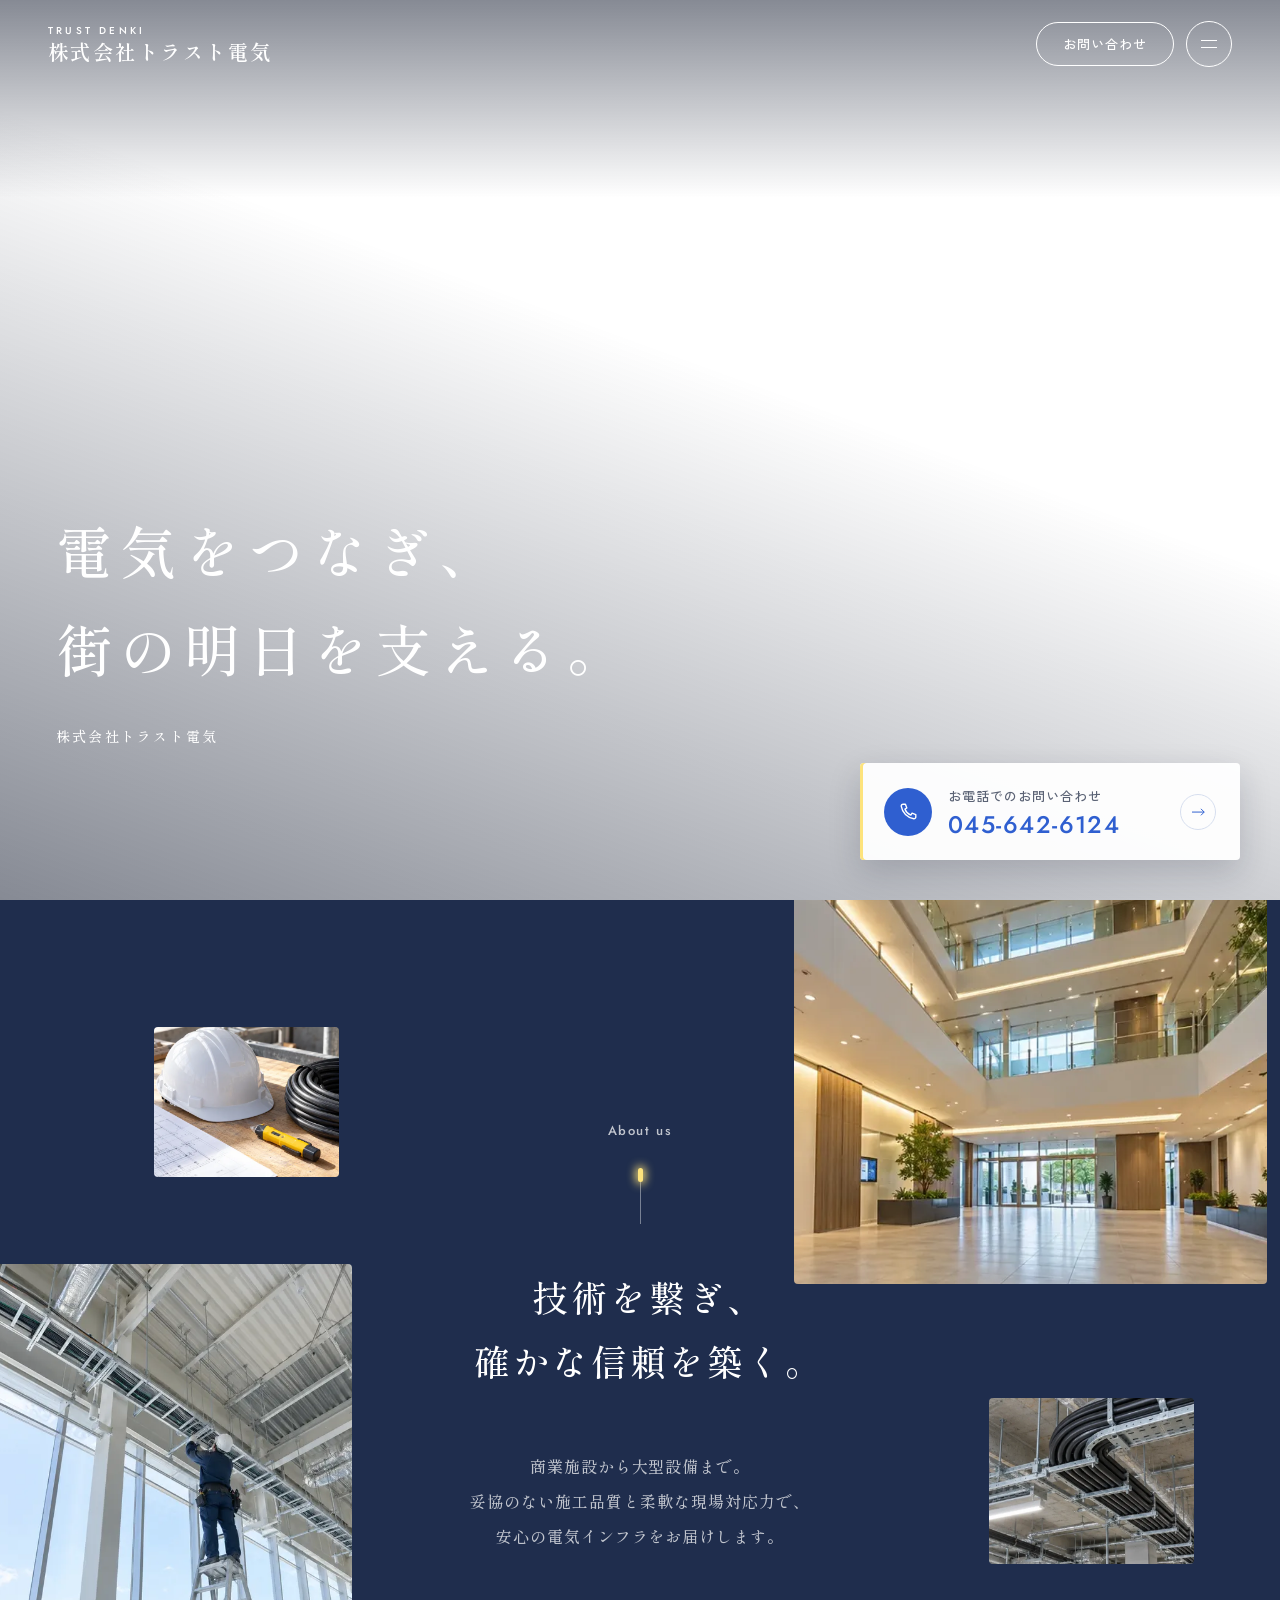
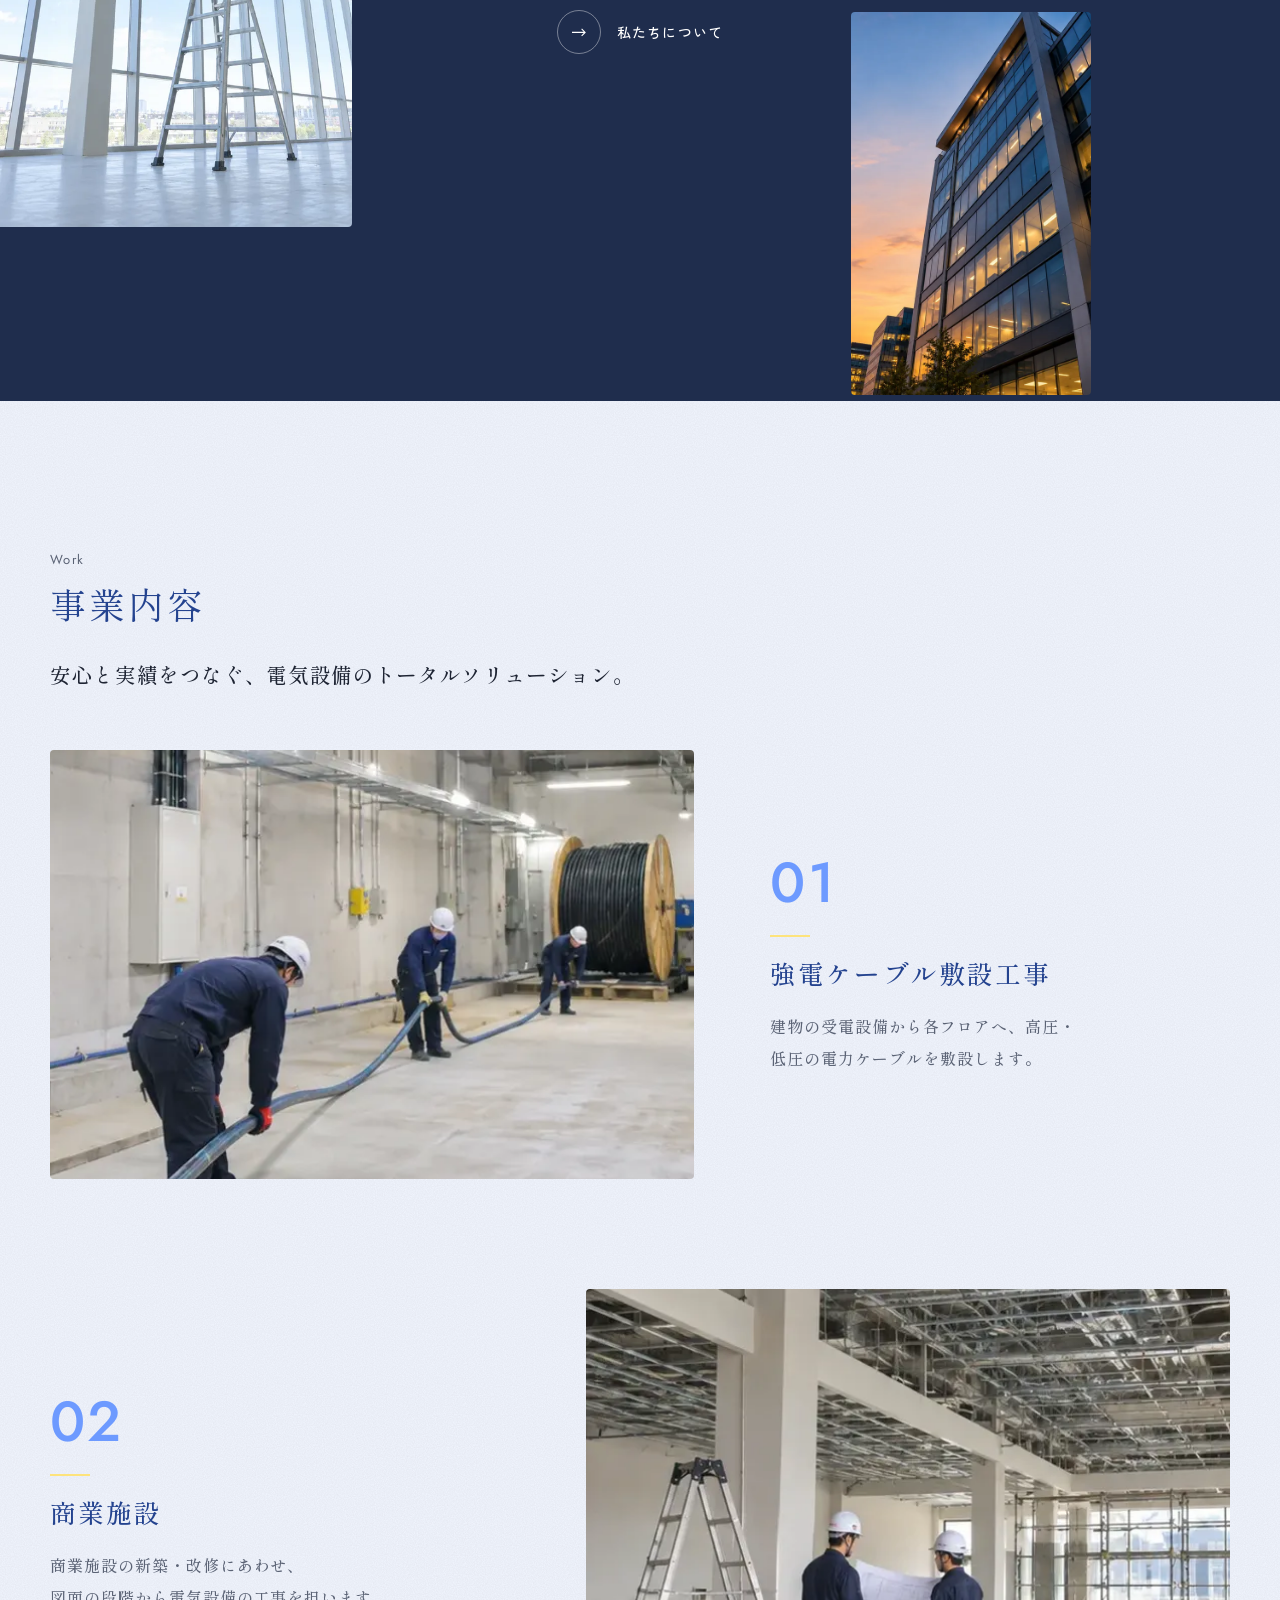
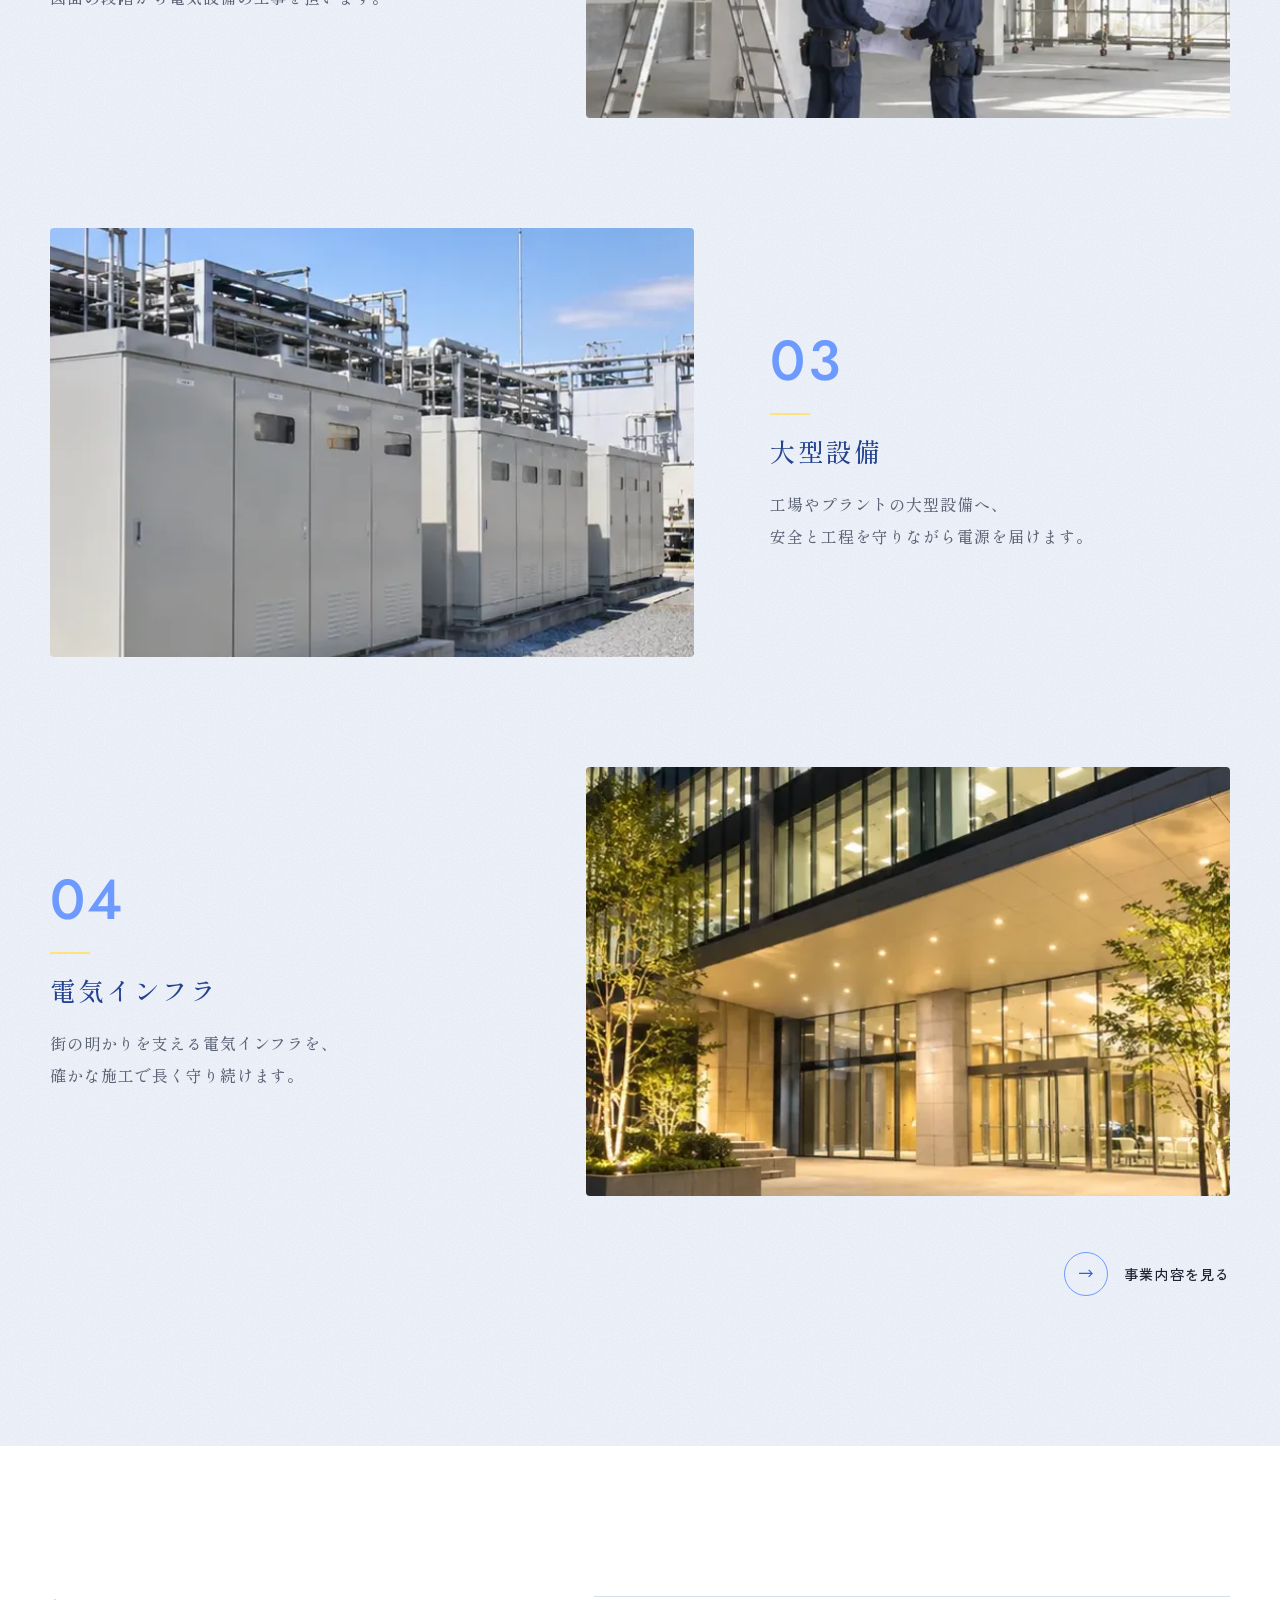
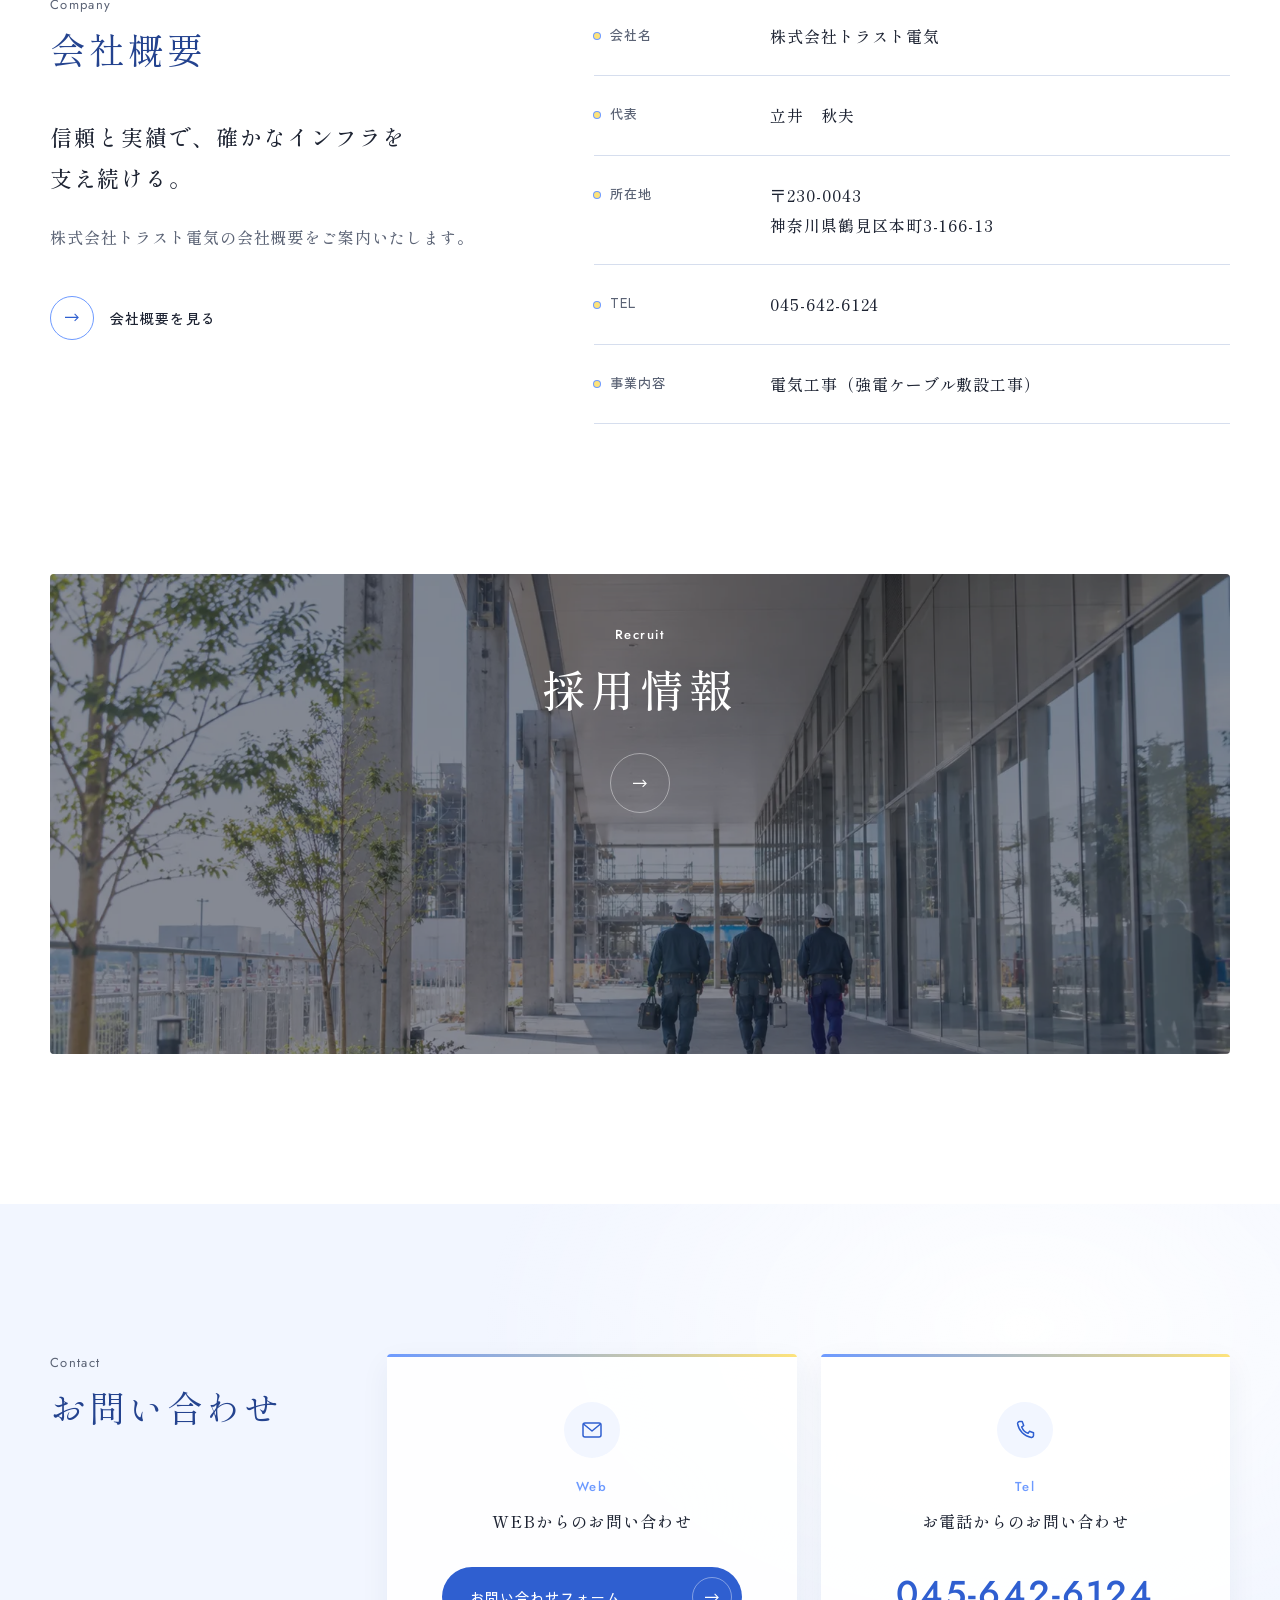
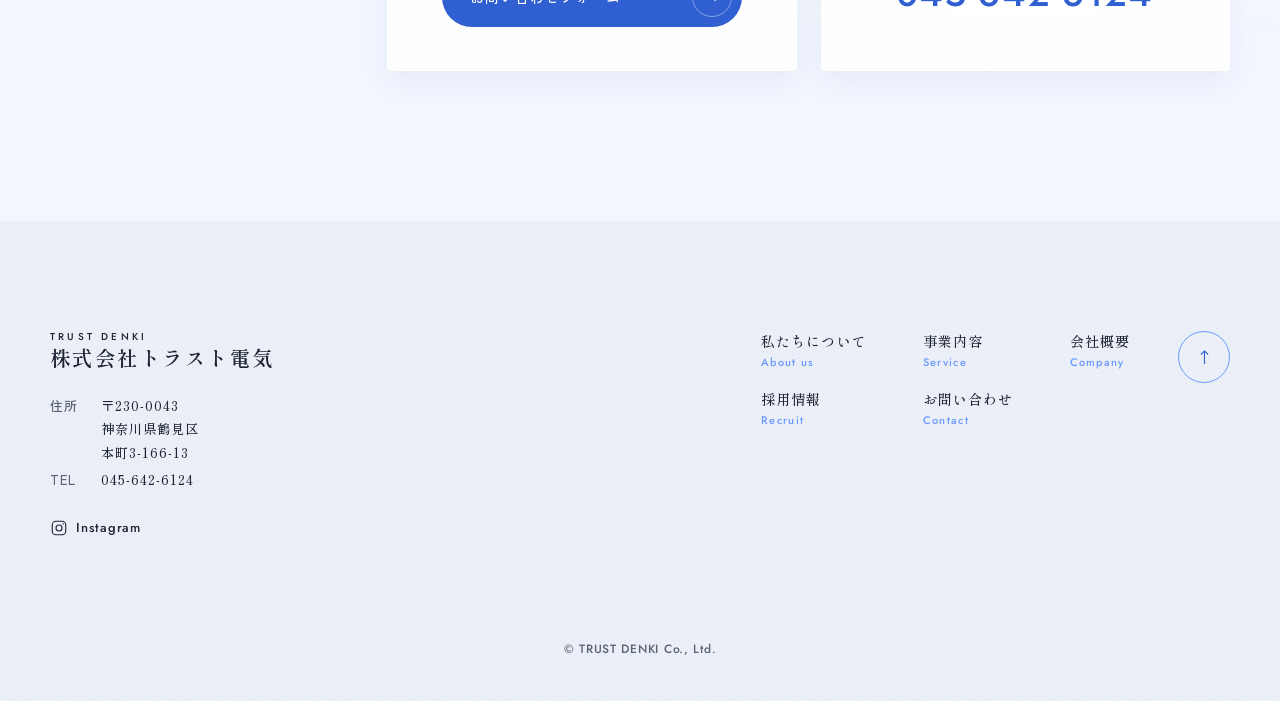
==== commit c5539bc9: "v3：フッターのナビに英字を追加（寺嶋さんの修正）" ====
--- a/index.html
+++ b/index.html
@@ -10,18 +10,18 @@
 <meta property="og:site_name" content="株式会社トラスト電気">
 <meta property="og:title" content="株式会社トラスト電気｜電気工事（強電ケーブル敷設工事）">
 <meta property="og:description" content="商業施設から大型設備まで。妥協のない施工品質と柔軟な現場対応力で、安心の電気インフラをお届けします。">
-<meta property="og:url" content="https://v2.trust-hp-5m3.pages.dev/">
-<meta property="og:image" content="https://v2.trust-hp-5m3.pages.dev/assets/ogp.jpg?v=20261030a">
+<meta property="og:url" content="https://v3.trust-hp-5m3.pages.dev/">
+<meta property="og:image" content="https://v3.trust-hp-5m3.pages.dev/assets/ogp.jpg?v=20261030e">
 <meta property="og:image:width" content="1200">
 <meta property="og:image:height" content="630">
 <meta name="twitter:card" content="summary_large_image">
-<meta name="twitter:image" content="https://v2.trust-hp-5m3.pages.dev/assets/ogp.jpg?v=20261030a">
+<meta name="twitter:image" content="https://v3.trust-hp-5m3.pages.dev/assets/ogp.jpg?v=20261030e">
 <link rel="preconnect" href="https://fonts.googleapis.com">
 <link rel="preconnect" href="https://fonts.gstatic.com" crossorigin>
 <link href="https://fonts.googleapis.com/css2?family=Jost:wght@400;500&family=Shippori+Mincho:wght@400;500;600&family=Zen+Kaku+Gothic+New:wght@400;500&display=swap" rel="stylesheet">
-<link rel="stylesheet" href="tokens.css?v=20261030a">
-<link rel="stylesheet" href="base.css?v=20261030a">
-<link rel="stylesheet" href="style.css?v=20261030a">
+<link rel="stylesheet" href="tokens.css?v=20261030e">
+<link rel="stylesheet" href="base.css?v=20261030e">
+<link rel="stylesheet" href="style.css?v=20261030e">
 </head>
 <body>
 
@@ -53,9 +53,9 @@
 
     <section class="fv" aria-label="トップ">
     <div class="fv__photo">
-      <img src="assets/fv.webp?v=20261030a" alt="" width="1536" height="1024" fetchpriority="high">
-      <img src="assets/fv_02.webp?v=20261030a" alt="" width="1536" height="1024">
-      <img src="assets/fv_03.webp?v=20261030a" alt="" width="1536" height="1024">
+      <img src="assets/fv.webp?v=20261030e" alt="" width="1536" height="1024" fetchpriority="high">
+      <img src="assets/fv_02.webp?v=20261030e" alt="" width="1536" height="1024">
+      <img src="assets/fv_03.webp?v=20261030e" alt="" width="1536" height="1024">
     </div>
     <div class="fv__body">
       <h1 class="fv__catch" data-todo="FV のキャッチは仮（シートが空欄）"><span class="nb">電気をつなぎ、</span><br><span class="nb">街の明日を支える。</span></h1>
@@ -72,11 +72,11 @@
   </section>
 
     <section class="about" id="about" aria-labelledby="about-ttl">
-    <figure class="about__ph about__ph--1 rv"><img src="assets/about_mall.webp?v=20261030a" alt="" width="640" height="640" loading="lazy"></figure>
-    <figure class="about__ph about__ph--2 rv"><img src="assets/about_tools.webp?v=20261030a" alt="" width="640" height="640" loading="lazy"></figure>
-    <figure class="about__ph about__ph--3 rv"><img src="assets/about_ladder.webp?v=20261030a" alt="" width="600" height="900" loading="lazy"></figure>
-    <figure class="about__ph about__ph--4 rv"><img src="assets/about_cable.webp?v=20261030a" alt="" width="640" height="640" loading="lazy"></figure>
-    <figure class="about__ph about__ph--5 rv"><img src="assets/about_tower.webp?v=20261030a" alt="" width="600" height="900" loading="lazy"></figure>
+    <figure class="about__ph about__ph--1 rv"><img src="assets/about_mall.webp?v=20261030e" alt="" width="640" height="640" loading="lazy"></figure>
+    <figure class="about__ph about__ph--2 rv"><img src="assets/about_tools.webp?v=20261030e" alt="" width="640" height="640" loading="lazy"></figure>
+    <figure class="about__ph about__ph--3 rv"><img src="assets/about_ladder.webp?v=20261030e" alt="" width="600" height="900" loading="lazy"></figure>
+    <figure class="about__ph about__ph--4 rv"><img src="assets/about_cable.webp?v=20261030e" alt="" width="640" height="640" loading="lazy"></figure>
+    <figure class="about__ph about__ph--5 rv"><img src="assets/about_tower.webp?v=20261030e" alt="" width="600" height="900" loading="lazy"></figure>
     <div class="about__body">
       <p class="about__en rv" aria-hidden="true">About us</p>
       <span class="about__line rv" aria-hidden="true"></span>
@@ -95,7 +95,7 @@
       <p class="work__lead rv"><span class="nb">安心と実績をつなぐ、</span><wbr><span class="nb">電気設備の</span><wbr><span class="nb">トータルソリューション。</span></p>
       <ol class="work__list" data-todo="項目の題と説明文は仮（シートの語から）">
       <li class="zrow">
-        <figure class="zrow__ph rv"><img src="assets/work_cable.webp?v=20261030a" alt="" width="640" height="640" loading="lazy"></figure>
+        <figure class="zrow__ph rv"><img src="assets/work_cable.webp?v=20261030e" alt="" width="640" height="640" loading="lazy"></figure>
         <div class="zrow__body rv">
           <p class="zrow__no" aria-hidden="true">01</p>
           <h3 class="zrow__ttl">強電ケーブル敷設工事</h3>
@@ -103,7 +103,7 @@
         </div>
       </li>
       <li class="zrow">
-        <figure class="zrow__ph rv"><img src="assets/work_team.webp?v=20261030a" alt="" width="640" height="640" loading="lazy"></figure>
+        <figure class="zrow__ph rv"><img src="assets/work_team.webp?v=20261030e" alt="" width="640" height="640" loading="lazy"></figure>
         <div class="zrow__body rv">
           <p class="zrow__no" aria-hidden="true">02</p>
           <h3 class="zrow__ttl">商業施設</h3>
@@ -111,7 +111,7 @@
         </div>
       </li>
       <li class="zrow">
-        <figure class="zrow__ph rv"><img src="assets/work_plant.webp?v=20261030a" alt="" width="640" height="640" loading="lazy"></figure>
+        <figure class="zrow__ph rv"><img src="assets/work_plant.webp?v=20261030e" alt="" width="640" height="640" loading="lazy"></figure>
         <div class="zrow__body rv">
           <p class="zrow__no" aria-hidden="true">03</p>
           <h3 class="zrow__ttl">大型設備</h3>
@@ -119,7 +119,7 @@
         </div>
       </li>
       <li class="zrow">
-        <figure class="zrow__ph rv"><img src="assets/work_night.webp?v=20261030a" alt="" width="640" height="640" loading="lazy"></figure>
+        <figure class="zrow__ph rv"><img src="assets/work_night.webp?v=20261030e" alt="" width="640" height="640" loading="lazy"></figure>
         <div class="zrow__body rv">
           <p class="zrow__no" aria-hidden="true">04</p>
           <h3 class="zrow__ttl">電気インフラ</h3>
@@ -157,7 +157,7 @@
 
     <section class="recruit" id="recruit" aria-labelledby="recruit-ttl">
     <a class="wrap tile rv" href="https://trust-denki-ltd.com/recruit">
-      <img class="tile__ph" src="assets/recruit.webp?v=20261030a" alt="" width="1600" height="900" loading="lazy">
+      <img class="tile__ph" src="assets/recruit.webp?v=20261030e" alt="" width="1600" height="900" loading="lazy">
       <span class="tile__body">
         <span class="tile__en" aria-hidden="true">Recruit</span>
         <span class="tile__ja" id="recruit-ttl">採用情報</span>
@@ -205,17 +205,17 @@
       <a class="footer__sns" href="#" data-todo="Instagram の URL（シートに記載なし）" target="_blank" rel="noopener"><svg viewBox="0 0 24 24" fill="none" stroke="currentColor" stroke-width="1.5" aria-hidden="true"><rect x="3" y="3" width="18" height="18" rx="5"/><circle cx="12" cy="12" r="4"/><circle cx="17.5" cy="6.5" r="1" fill="currentColor" stroke="none"/></svg><span>Instagram</span></a>
     </div>
     <ul class="footer__nav">
-      <li><a href="about/">私たちについて</a></li>
-      <li><a href="service/">事業内容</a></li>
-      <li><a href="company/">会社概要</a></li>
-      <li><a href="https://trust-denki-ltd.com/recruit">採用情報</a></li>
-      <li><a href="contact/">お問い合わせ</a></li>
+      <li><a href="about/"><span class="footer__ja">私たちについて</span><span class="footer__en" aria-hidden="true">About us</span></a></li>
+      <li><a href="service/"><span class="footer__ja">事業内容</span><span class="footer__en" aria-hidden="true">Service</span></a></li>
+      <li><a href="company/"><span class="footer__ja">会社概要</span><span class="footer__en" aria-hidden="true">Company</span></a></li>
+      <li><a href="https://trust-denki-ltd.com/recruit"><span class="footer__ja">採用情報</span><span class="footer__en" aria-hidden="true">Recruit</span></a></li>
+      <li><a href="contact/"><span class="footer__ja">お問い合わせ</span><span class="footer__en" aria-hidden="true">Contact</span></a></li>
     </ul>
     <a class="footer__top circle-btn" href="#" aria-label="ページの先頭へ"><svg viewBox="0 0 10 16" fill="none" stroke="currentColor" stroke-width="1.2" aria-hidden="true"><path d="M5 16V1M1 5l4-4 4 4"/></svg></a>
   </div>
   <p class="footer__copy" aria-hidden="true">© TRUST DENKI Co., Ltd.</p>
 </footer>
 
-<script src="site.js?v=20261030a"></script>
+<script src="site.js?v=20261030e"></script>
 </body>
 </html>
--- a/style.css
+++ b/style.css
@@ -223,8 +223,9 @@
 @media (min-width: 960px) { .intro__txt { text-align: center; } }
 
 .msg__in { display: grid; gap: var(--sp-g); }
-.msg__ph { margin: 0; width: min(72%, 420px); aspect-ratio: 4 / 5; overflow: hidden; border-radius: var(--radius); }
-.msg__ph img { width: 100%; height: 100%; object-fit: cover; }
+
+.msg__ph { margin: 0; aspect-ratio: 3 / 2; overflow: hidden; border-radius: var(--radius); }
+.msg__ph img { width: 100%; height: 100%; object-fit: cover; object-position: 50% 45%; }
 .msg__body { display: grid; gap: var(--sp-b); align-content: center; }
 .msg__lead { font-size: clamp(20px, 2vw, 27px); font-weight: 500; line-height: 1.7; letter-spacing: 0.08em; color: var(--c-head); }
 .msg__sign { display: flex; align-items: baseline; justify-content: flex-end; gap: 16px; }
@@ -232,7 +233,8 @@
 .msg__name { font-size: 22px; letter-spacing: 0.16em; }
 @media (min-width: 960px) {
   .msg__in { grid-template-columns: 5fr 7fr; gap: clamp(48px, 7vw, 120px); align-items: center; }
-  .msg__ph { width: 100%; }
+  .msg__ph { aspect-ratio: 4 / 5; }
+  .msg__ph img { object-position: 50% 50%; }
 }
 
 .cards { display: grid; gap: var(--sp-g); margin-top: var(--sp-g); }
@@ -260,18 +262,49 @@
 }
 
 .flow__list { display: grid; gap: var(--sp-b); margin-top: var(--sp-g); }
-.flow__item { position: relative; display: grid; grid-template-columns: 56px 1fr; column-gap: 20px; row-gap: var(--sp-1); align-content: start; }
-.flow__no { grid-row: span 2; display: grid; place-items: center; width: 56px; aspect-ratio: 1; border-radius: 50%; background: var(--c-sub-deep); color: var(--c-base); font-family: var(--ff-en); font-size: 18px; letter-spacing: 0.04em; }
-.flow__item:not(:last-child)::after { content: ""; position: absolute; left: 28px; top: 64px; bottom: calc(var(--sp-b) * -1 + 8px); width: 1px; background: var(--c-sub); }
+.flow__item { position: relative; display: grid; grid-template-columns: 64px 1fr; column-gap: 20px; row-gap: 4px; align-content: start; padding: 24px 20px 26px; border-radius: var(--radius); background: var(--c-card); box-shadow: 0 10px 30px rgba(31, 45, 77, 0.06); }
+.flow__icon { position: relative; grid-row: 1 / span 3; display: grid; place-items: center; width: 64px; aspect-ratio: 1; border-radius: 50%; background: var(--c-pale); color: var(--c-sub-deep); }
+.flow__icon svg { width: 32px; }
+
+.flow__icon::after { content: ""; position: absolute; right: 3px; top: 3px; width: 10px; aspect-ratio: 1; border-radius: 50%; background: var(--c-accent); box-shadow: 0 0 0 3px var(--c-card); }
+.flow__no { display: none; }
+
+.flow__item::before { content: ""; position: absolute; inset: 0 0 auto; height: 3px; border-radius: var(--radius) var(--radius) 0 0; background: linear-gradient(90deg, var(--c-sub) 0%, var(--c-accent) 100%); }
+.flow__step { font-family: var(--ff-en); font-size: 12px; line-height: 1.6; letter-spacing: 0.14em; color: var(--c-sub); }
 .flow__ttl { font-size: 19px; font-weight: 500; line-height: 1.6; letter-spacing: 0.08em; color: var(--c-head); }
 .flow__txt { grid-column: 2; color: var(--c-ink-soft); }
-@media (min-width: 960px) {
-  .flow__list { grid-template-columns: repeat(4, 1fr); gap: 24px; }
-  .flow__item { grid-template-columns: 1fr; justify-items: center; text-align: center; padding: 40px 24px 36px; border-radius: var(--radius); background: var(--c-card); box-shadow: 0 10px 30px rgba(31, 45, 77, 0.06); }
-  .flow__no { grid-row: auto; margin-bottom: var(--sp-1); }
-  .flow__txt { grid-column: auto; text-align: left; }
-  .flow__item:not(:last-child)::after { left: auto; right: -18px; top: 50%; bottom: auto; width: 12px; height: 12px; border-top: 1px solid var(--c-sub); border-right: 1px solid var(--c-sub); background: none; transform: translateY(-50%) rotate(45deg); }
-}
+
+.flow__item:not(:last-child)::after {
+  content: "";
+  position: absolute;
+  left: 51px;
+  top: 100%;
+  width: 3px;
+  height: var(--sp-b);
+  background: linear-gradient(var(--c-accent), var(--c-accent)) 0 -10px / 3px 10px no-repeat, linear-gradient(var(--c-sub), var(--c-sub)) 1px 0 / 1px 100% no-repeat;
+  animation: flow-y 1.8s cubic-bezier(0.6, 0, 0.4, 1) infinite;
+}
+@keyframes flow-y { to { background-position: 0 calc(100% + 10px), 1px 0; } }
+@keyframes flow-x { to { background-position: calc(100% + 10px) 0, 0 1px; } }
+@media (min-width: 960px) {
+  .flow__list { grid-template-columns: repeat(4, 1fr); gap: 28px; }
+  .flow__item { grid-template-columns: 1fr; justify-items: center; text-align: center; padding: 48px 24px 40px; overflow: visible; }
+  .flow__icon { grid-row: auto; width: 96px; margin-bottom: var(--sp-p); }
+  .flow__icon svg { width: 44px; }
+  .flow__icon::after { right: 6px; top: 6px; width: 12px; }
+  
+  .flow__no { display: block; position: absolute; right: 16px; top: 8px; font-family: var(--ff-en); font-size: 64px; line-height: 1; letter-spacing: 0.02em; color: var(--c-pale); }
+  .flow__txt { grid-column: auto; margin-top: var(--sp-1); text-align: left; }
+  .flow__item:not(:last-child)::after {
+    left: 100%;
+    top: 96px;
+    width: 28px;
+    height: 3px;
+    background: linear-gradient(var(--c-accent), var(--c-accent)) -10px 0 / 10px 3px no-repeat, linear-gradient(var(--c-sub), var(--c-sub)) 0 1px / 100% 1px no-repeat;
+    animation-name: flow-x;
+  }
+}
+@media (prefers-reduced-motion: reduce) { .flow__item::after { animation: none; } }
 
 .outline__in, .access__in { display: grid; gap: var(--sp-g); }
 .access__map { aspect-ratio: 4 / 3; overflow: hidden; border-radius: var(--radius); background: var(--c-line); }
@@ -293,9 +326,13 @@
 .form__input { width: 100%; padding: 14px 16px; border: 1px solid var(--c-line); border-radius: var(--radius); background: var(--c-base); color: var(--c-ink); font: inherit; font-family: var(--ff-ui); font-size: 16px; letter-spacing: 0.04em; transition: border-color 0.3s var(--ease); }
 .form__input:focus { outline: none; border-color: var(--c-sub); box-shadow: 0 0 0 3px var(--c-pale); }
 .form__input--area { resize: vertical; min-height: 180px; line-height: 1.8; }
-.form__select { position: relative; display: block; }
-.form__select select { appearance: none; padding-right: 48px; }
-.form__select::after { content: ""; position: absolute; right: 20px; top: 50%; width: 8px; height: 8px; border-right: 1px solid var(--c-sub-deep); border-bottom: 1px solid var(--c-sub-deep); transform: translateY(-70%) rotate(45deg); pointer-events: none; }
+
+.form__radios { display: grid; gap: 10px; }
+.form__radio { display: flex; align-items: center; gap: 12px; padding: 12px 16px; border: 1px solid var(--c-line); border-radius: var(--radius); background: var(--c-base); font-family: var(--ff-ui); font-size: 15px; letter-spacing: 0.04em; line-height: 1.6; cursor: pointer; transition: border-color 0.3s var(--ease), background-color 0.3s var(--ease); }
+.form__radio input { flex: none; appearance: none; width: 20px; aspect-ratio: 1; margin: 0; border: 1px solid var(--c-sub); border-radius: 50%; background: var(--c-base); transition: box-shadow 0.2s var(--ease); }
+.form__radio input:checked { box-shadow: inset 0 0 0 5px var(--c-base), inset 0 0 0 10px var(--c-sub-deep); border-color: var(--c-sub-deep); }
+.form__radio input:focus-visible { outline: 2px solid var(--c-sub); outline-offset: 2px; }
+.form__radio:has(input:checked) { border-color: var(--c-sub-deep); background: var(--c-pale); }
 .form__foot { display: flex; justify-content: center; padding-top: var(--sp-b); }
 button.cta { border: 0; cursor: pointer; }
 @media (min-width: 960px) {
@@ -313,6 +350,9 @@
 .footer__sns { display: inline-flex; align-items: center; gap: 8px; font-family: var(--ff-en); letter-spacing: 0.06em; }
 .footer__sns svg { width: 18px; }
 .footer__nav { display: grid; grid-template-columns: repeat(2, max-content); gap: 14px 40px; font-size: var(--fs-ui); letter-spacing: 0.08em; }
+.footer__nav { align-content: start; }
+.footer__nav a { display: grid; gap: 2px; line-height: 1.5; }
+.footer__en { font-family: var(--ff-en); font-size: 11px; letter-spacing: 0.12em; color: var(--c-sub); }
 .footer__top { position: absolute; right: 0; top: 0; }
 .footer__copy { margin: 0; padding-block: var(--sp-b); font-family: var(--ff-en); font-size: 12px; text-align: center; color: var(--c-ink-soft); letter-spacing: 0.06em; }
 @media (min-width: 960px) {
